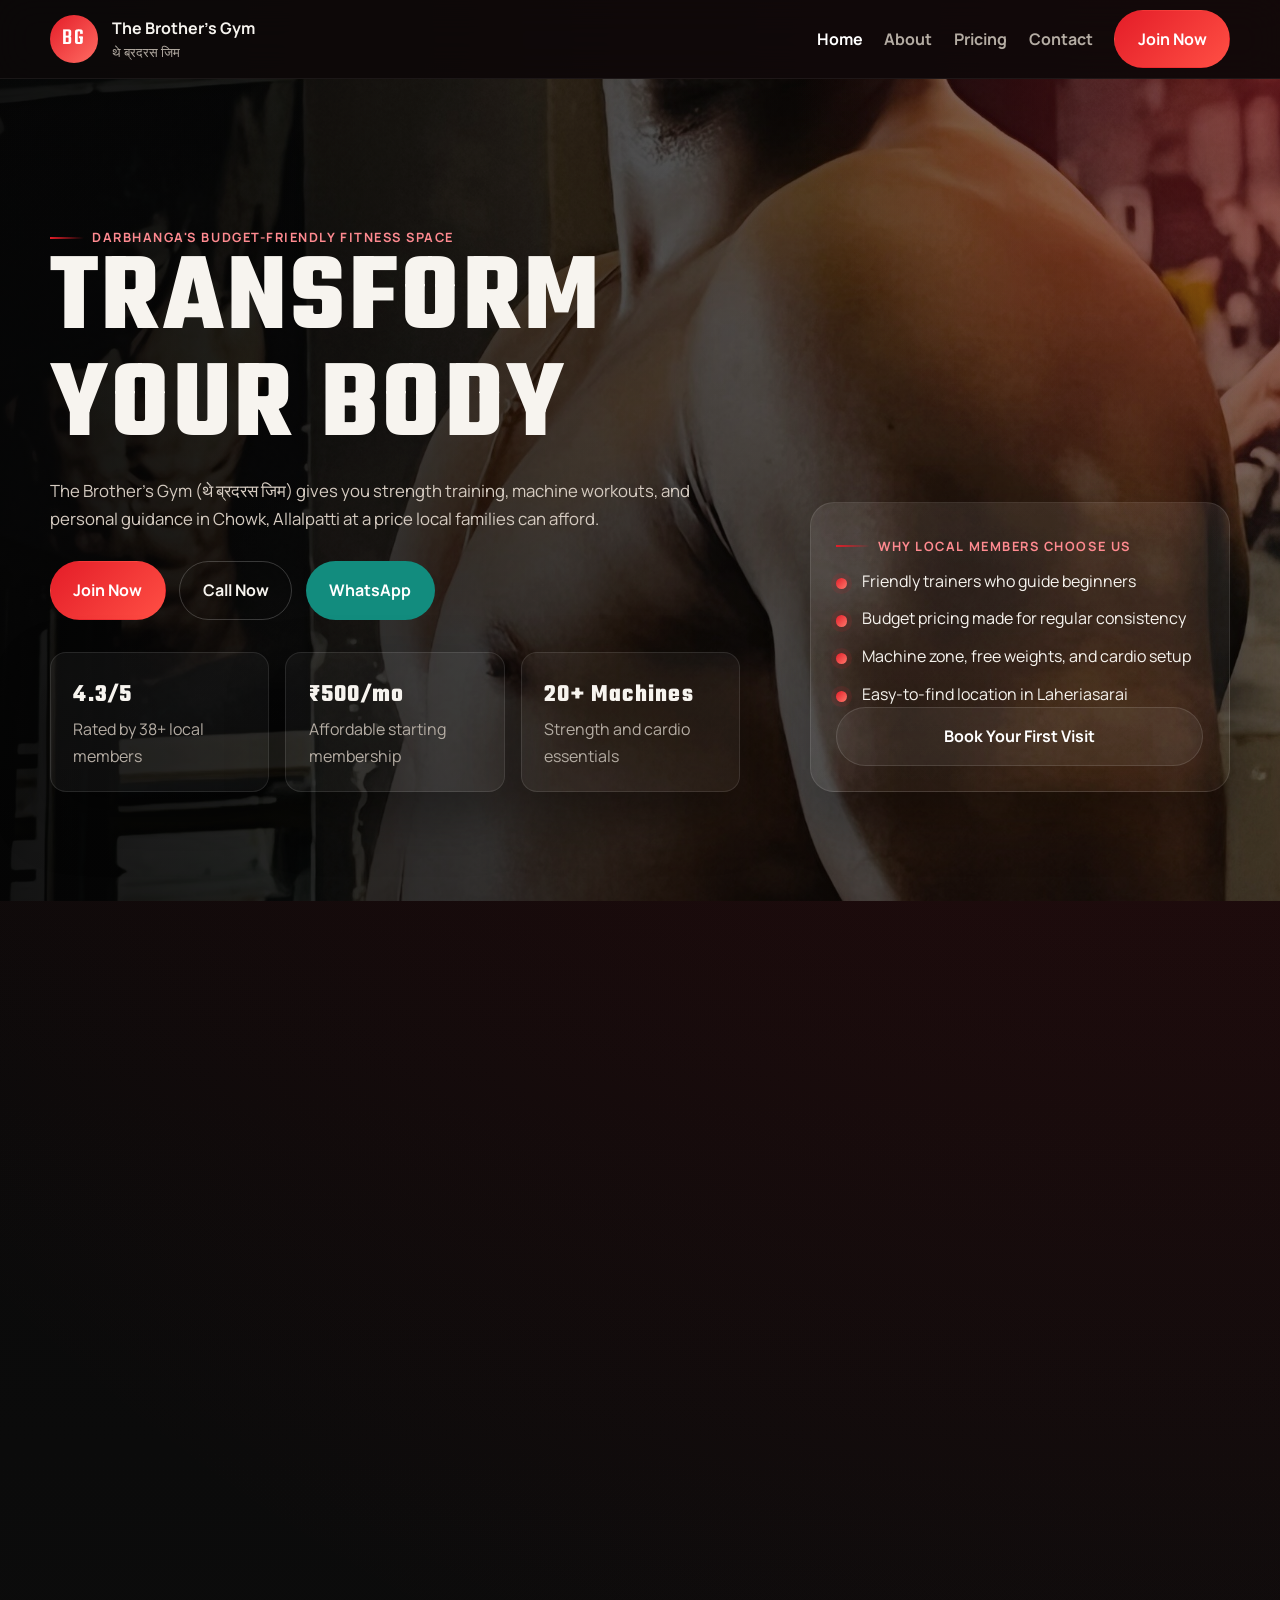
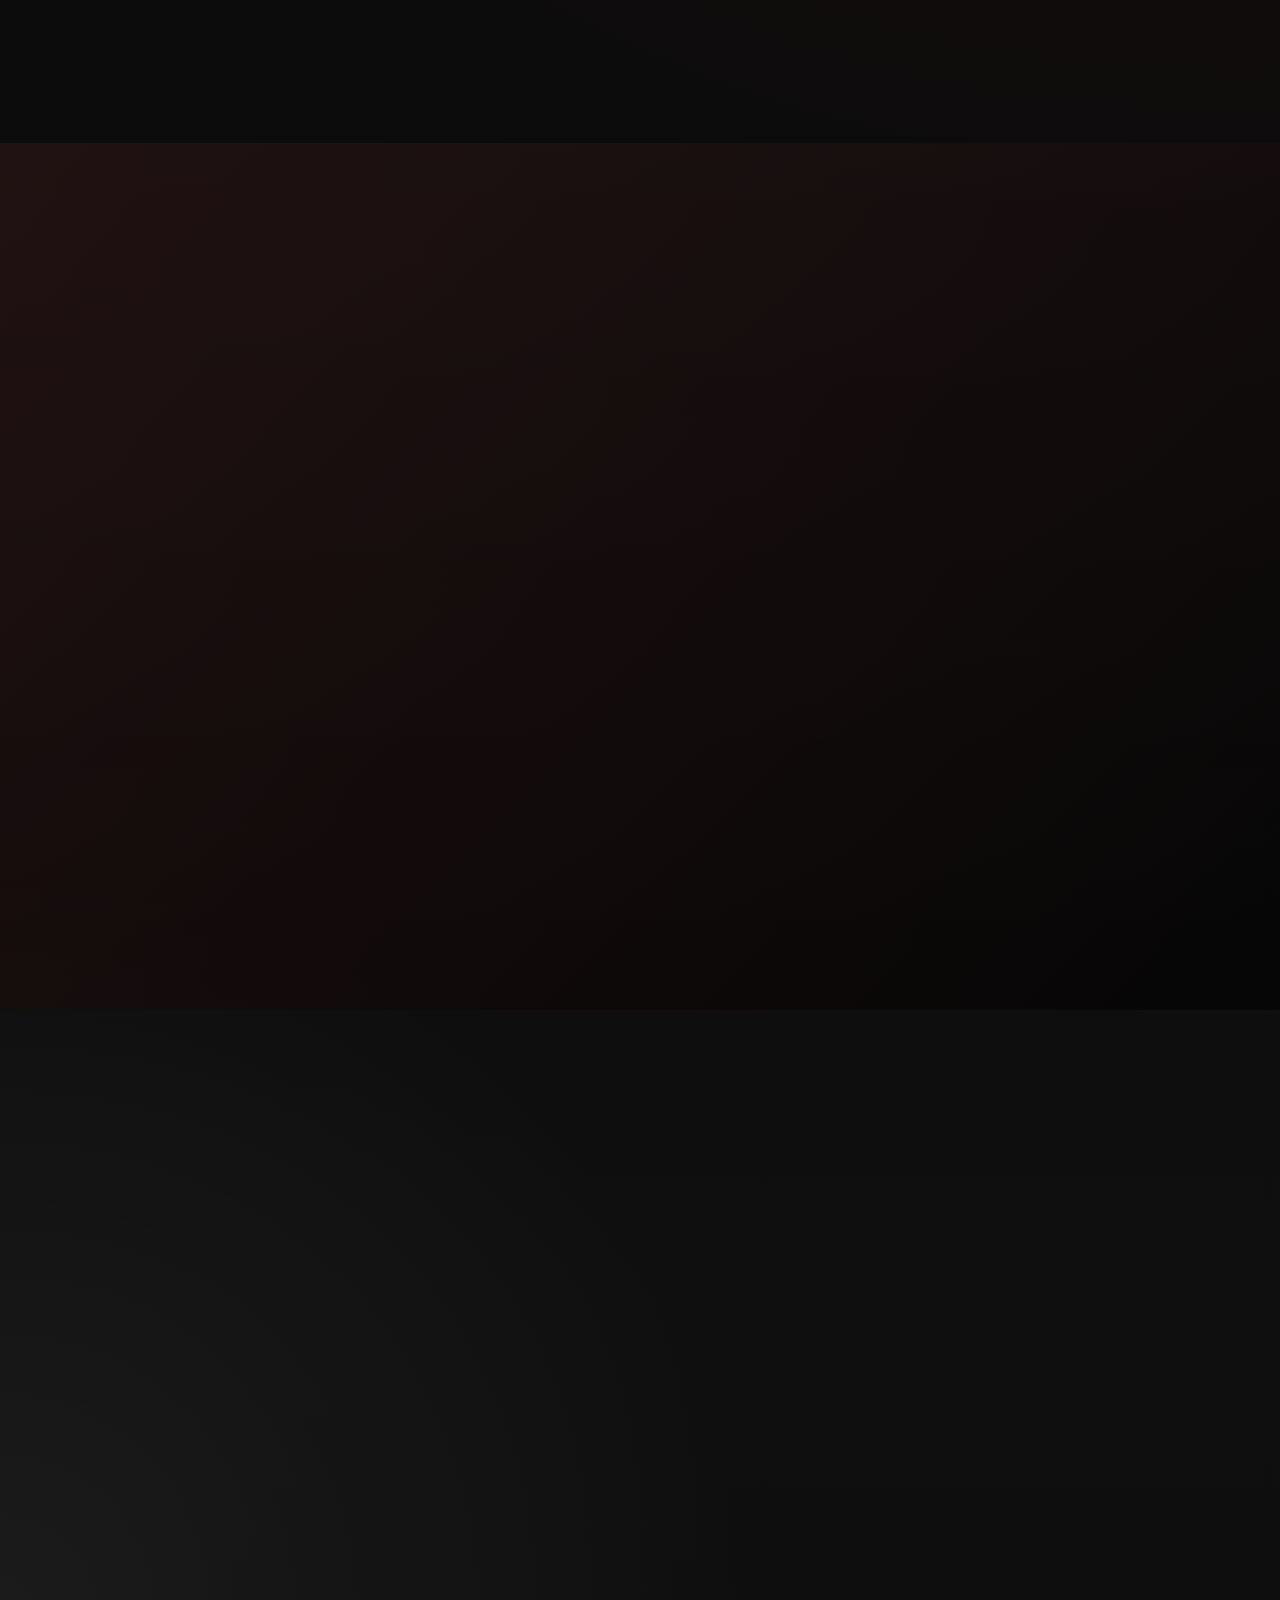
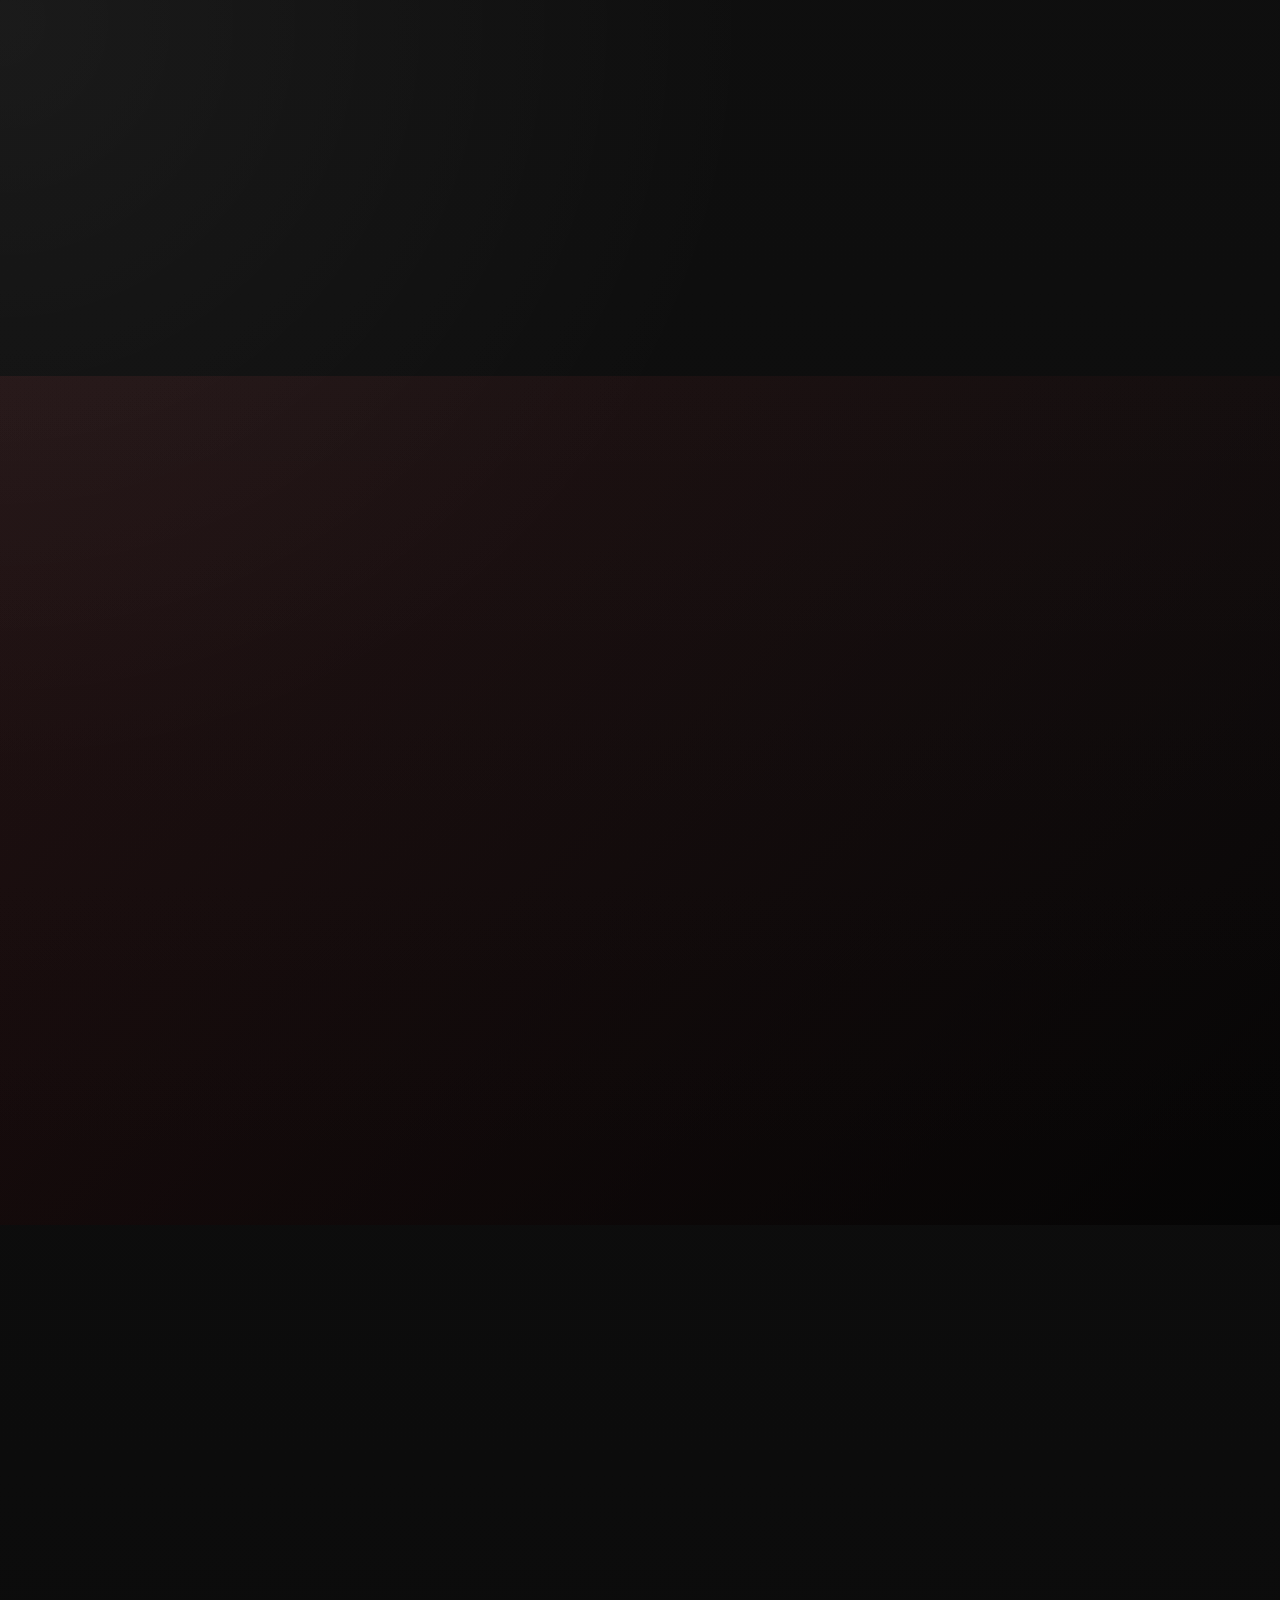
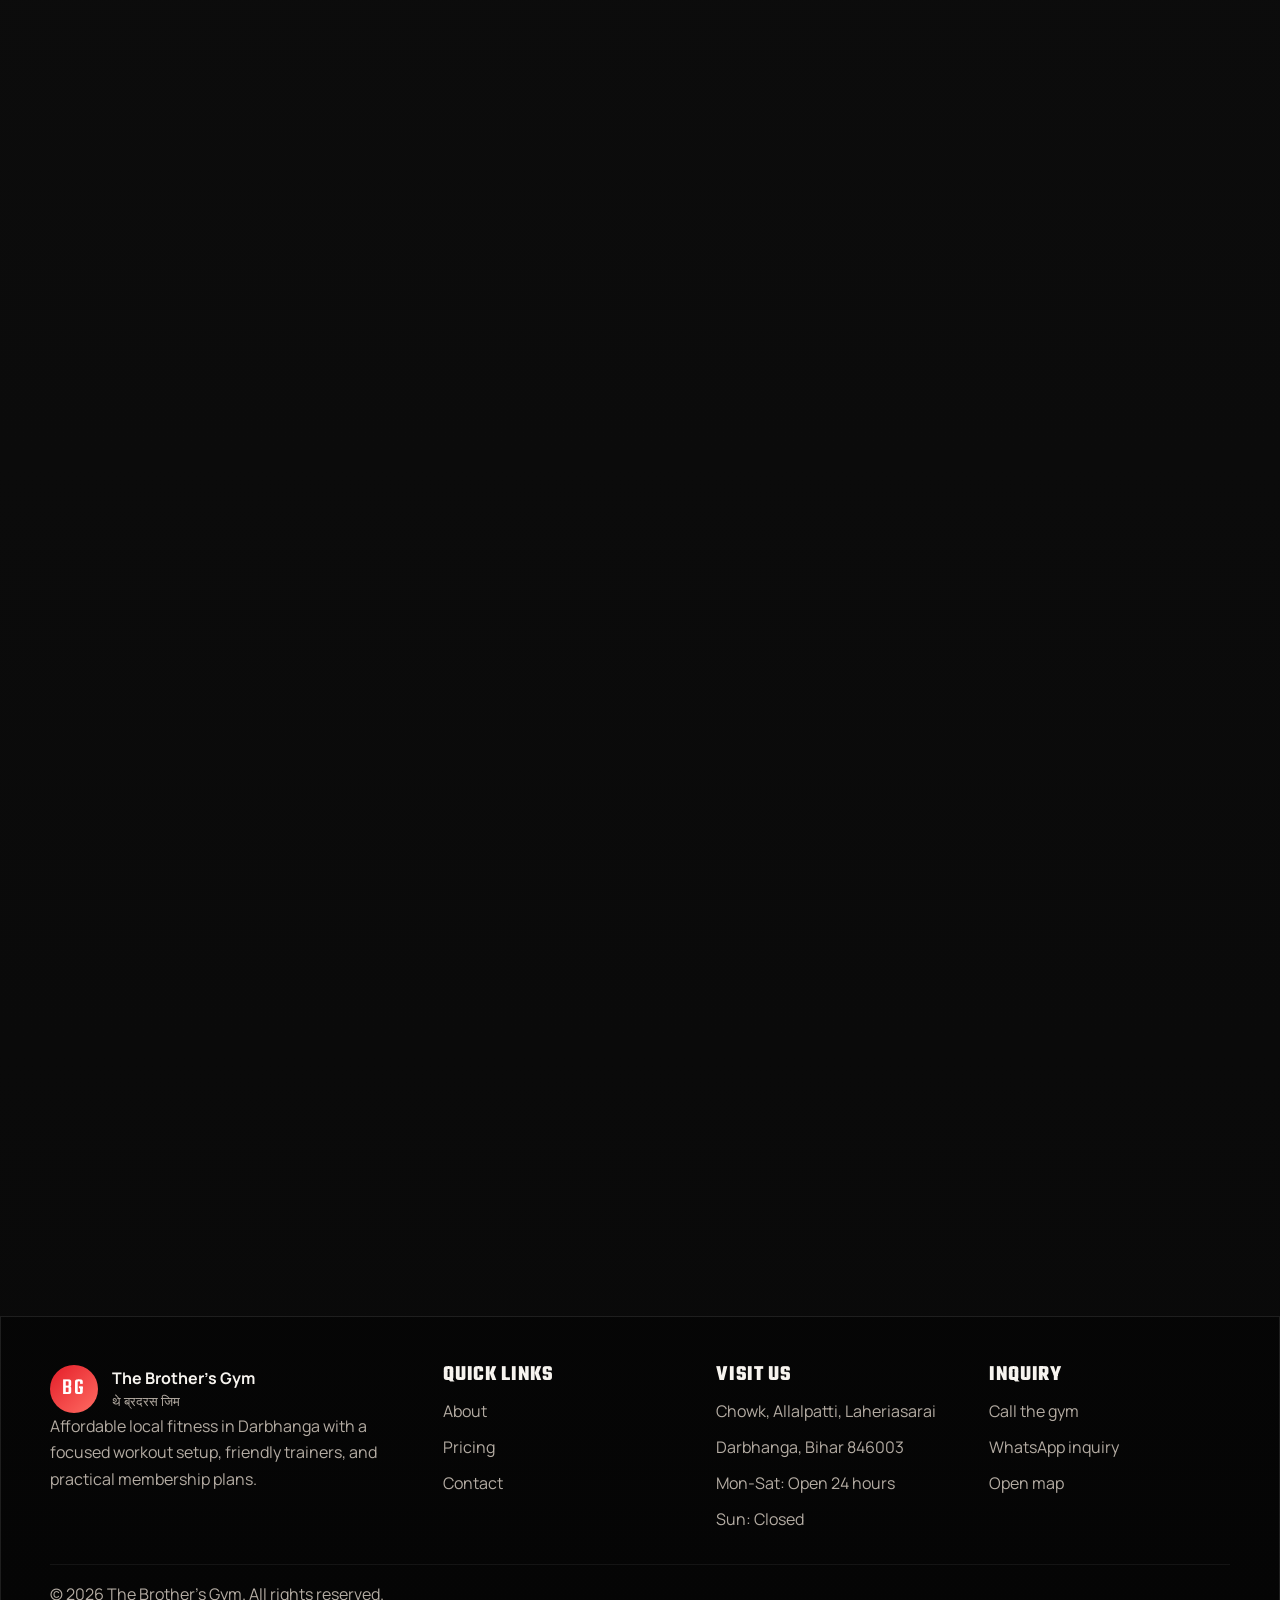
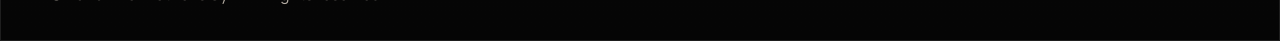
==== index.html @ 240d81a2 "file uploaded" ====
<!DOCTYPE html>
<html lang="en">
<head>
  <meta charset="UTF-8">
  <meta name="viewport" content="width=device-width, initial-scale=1.0">
  <meta http-equiv="Content-Security-Policy" content="default-src 'self'; script-src 'self' 'unsafe-inline'; style-src 'self'; img-src 'self' data: https://www.google.com https://maps.gstatic.com; connect-src 'self' https://formsubmit.co; frame-src https://www.google.com; form-action 'self' https://formsubmit.co; base-uri 'self'; object-src 'none'; frame-ancestors 'none'; upgrade-insecure-requests">
  <meta name="referrer" content="strict-origin-when-cross-origin">
  <meta http-equiv="Permissions-Policy" content="camera=(), microphone=(), geolocation=(), payment=(), usb=()">
  <title>The Brother's Gym | Gym in Darbhanga</title>
  <meta name="description" content="Join The Brother's Gym in Chowk, Allalpatti, Laheriasarai, Darbhanga. Affordable membership from Rs. 500/month, 20+ machines, friendly trainers, and easy WhatsApp and call support.">
  <meta name="keywords" content="Gym in Darbhanga, Affordable gym Darbhanga, The Brother's Gym, Gym in Laheriasarai, Budget gym Bihar, Fitness center Darbhanga">
  <meta name="robots" content="index, follow">
  <meta name="author" content="The Brother's Gym">
  <meta name="theme-color" content="#090909">
  <link rel="icon" type="image/svg+xml" href="favicon.svg">
  <link rel="canonical" href="/index.html">
  <meta property="og:title" content="The Brother's Gym | Transform Your Body">
  <meta property="og:description" content="Affordable local gym in Darbhanga with 20+ machines, beginner-friendly guidance, and budget pricing.">
  <meta property="og:type" content="website">
  <meta property="og:image" content="assets/images/gym/gym-floor-4.jpg">
  <meta name="twitter:card" content="summary_large_image">
  <meta name="twitter:title" content="The Brother's Gym | Transform Your Body">
  <meta name="twitter:description" content="Affordable gym in Darbhanga with 20+ machines and helpful trainers.">
  <meta name="twitter:image" content="assets/images/gym/gym-floor-4.jpg">
  <link rel="preload" as="image" href="assets/images/gym/gym-floor-4.jpg">
  <link rel="stylesheet" href="assets/css/style.css">
  <link rel="stylesheet" href="assets/css/animations.css">
  <link rel="stylesheet" href="assets/css/responsive.css">
  <script type="application/ld+json">
    {
      "@context": "https://schema.org",
      "@type": "Gym",
      "name": "The Brother's Gym",
      "alternateName": "\u0925\u0947 \u092c\u094d\u0930\u0926\u0930\u0938 \u091c\u093f\u092e",
      "url": "https://brothers-gym-website.local/index.html",
      "telephone": "+91 9534866694",
      "priceRange": "INR 500",
      "address": {
        "@type": "PostalAddress",
        "streetAddress": "Chowk, Allalpatti, VIP Road",
        "addressLocality": "Laheriasarai, Darbhanga",
        "addressRegion": "Bihar",
        "postalCode": "846003",
        "addressCountry": "IN"
      },
      "geo": {
        "@type": "GeoCoordinates",
        "latitude": 26.135805,
        "longitude": 85.896944
      },
      "sameAs": [
        "https://maps.app.goo.gl/rqGLi2Bt9YrArmRo6"
      ],
      "aggregateRating": {
        "@type": "AggregateRating",
        "ratingValue": "4.3",
        "reviewCount": "38"
      },
      "openingHours": "Mo-Sa Open 24 Hours"
    }
  </script>
</head>
<body data-page="home">
  <div id="navbar"></div>

  <main>
    <section class="hero hero-home" id="top">
      <div class="hero-overlay"></div>
      <div class="container hero-grid">
        <div class="hero-copy reveal reveal-up">
          <span class="eyebrow">Darbhanga's budget-friendly fitness space</span>
          <h1>Transform Your Body</h1>
          <p class="hero-subtitle">The Brother's Gym <span lang="hi">(&#x0925;&#x0947; &#x092C;&#x094D;&#x0930;&#x0926;&#x0930;&#x0938; &#x091C;&#x093F;&#x092E;)</span> gives you strength training, machine workouts, and personal guidance in Chowk, Allalpatti at a price local families can afford.</p>
          <div class="hero-actions">
            <a class="btn btn-primary" href="pricing.html">Join Now</a>
            <a class="btn btn-outline" data-phone-link href="contact.html#contact-details">Call Now</a>
            <a class="btn btn-whatsapp" data-whatsapp-link href="contact.html#contact-details">WhatsApp</a>
          </div>
          <div class="hero-stats" aria-label="Business highlights">
            <article class="stat-card reveal reveal-up">
              <strong>4.3/5</strong>
              <span>Rated by 38+ local members</span>
            </article>
            <article class="stat-card reveal reveal-up" data-delay="100">
              <strong>&#8377;500/mo</strong>
              <span>Affordable starting membership</span>
            </article>
            <article class="stat-card reveal reveal-up" data-delay="200">
              <strong>20+ Machines</strong>
              <span>Strength and cardio essentials</span>
            </article>
          </div>
        </div>
        <aside class="hero-panel glass-card reveal reveal-right">
          <p class="panel-label">Why local members choose us</p>
          <ul class="check-list">
            <li>Friendly trainers who guide beginners</li>
            <li>Budget pricing made for regular consistency</li>
            <li>Machine zone, free weights, and cardio setup</li>
            <li>Easy-to-find location in Laheriasarai</li>
          </ul>
          <a href="contact.html#contact-form" class="btn btn-secondary btn-block">Book Your First Visit</a>
        </aside>
      </div>
    </section>

    <section class="section trust-strip">
      <div class="container trust-grid reveal reveal-up">
        <div>
          <span class="mini-label">Address</span>
          <p>Chowk, Allalpatti, Laheriasarai, Darbhanga, Bihar</p>
        </div>
        <div>
          <span class="mini-label">Timings</span>
          <p>Open 24 hours Monday to Saturday</p>
        </div>
        <div>
          <span class="mini-label">Best For</span>
          <p>Beginners, strength training, and budget fitness</p>
        </div>
      </div>
    </section>

    <section class="section">
      <div class="container split-grid">
        <div class="section-copy reveal reveal-up">
          <span class="section-tag">About the gym</span>
          <h2>Simple setup. Serious results.</h2>
          <p>The Brother's Gym is for people who want a real workout space without premium-city pricing. Members come here for dependable machines, a motivating local crowd, and trainers who help beginners feel comfortable.</p>
          <p>If your goal is fat loss, muscle gain, daily fitness, or basic strength, this gym gives you a practical place to stay consistent.</p>
          <div class="inline-actions">
            <a class="text-link" href="about.html">Read our story</a>
            <a class="text-link" href="pricing.html">See plans</a>
          </div>
        </div>
        <div class="feature-stack">
          <article class="feature-card reveal reveal-up">
            <h3>Local and reachable</h3>
            <p>Located near VIP Road, so members from Laheriasarai and nearby areas can reach the gym easily.</p>
          </article>
          <article class="feature-card reveal reveal-up" data-delay="120">
            <h3>Friendly training support</h3>
            <p>Need help with machine use, reps, or a basic plan? Floor guidance is part of the experience.</p>
          </article>
          <article class="feature-card reveal reveal-up" data-delay="240">
            <h3>Made for consistency</h3>
            <p>Affordable fees help members continue month after month instead of stopping after one trial.</p>
          </article>
        </div>
      </div>
    </section>

    <section class="section section-dark" id="facilities">
      <div class="container">
        <div class="section-heading reveal reveal-up">
          <span class="section-tag">Facilities</span>
          <h2>Everything needed for a strong daily workout</h2>
          <p>Focused, uncluttered, and designed for regular progress.</p>
        </div>
        <div class="cards-grid facilities-grid">
          <article class="info-card reveal reveal-up">
            <img src="assets/icons/dumbbell.svg" alt="Strength training icon" class="facility-icon">
            <h3>Strength Zone</h3>
            <p>20+ machines, benches, and free-weight support for full-body workouts.</p>
          </article>
          <article class="info-card reveal reveal-up" data-delay="100">
            <img src="assets/icons/cardio.svg" alt="Cardio training icon" class="facility-icon">
            <h3>Cardio Support</h3>
            <p>Treadmill and endurance-focused training to support fat-loss and stamina goals.</p>
          </article>
          <article class="info-card reveal reveal-up" data-delay="200">
            <img src="assets/icons/trainer.svg" alt="Trainer support icon" class="facility-icon">
            <h3>Helpful Trainers</h3>
            <p>Friendly trainer guidance for beginners, posture correction, and routine support.</p>
          </article>
          <article class="info-card reveal reveal-up" data-delay="300">
            <img src="assets/icons/membership.svg" alt="Affordable membership icon" class="facility-icon">
            <h3>Budget Membership</h3>
            <p>Monthly pricing starts around &#8377;500, making fitness easier to continue.</p>
          </article>
        </div>
      </div>
    </section>

    <section class="section">
      <div class="container">
        <div class="section-heading reveal reveal-up">
          <span class="section-tag">Transformation gallery</span>
          <h2>Progress looks different for every member</h2>
          <p>Visual examples of the kind of body-change goals members work toward with routine training and consistency.</p>
        </div>
        <div class="gallery-grid transformations-grid">
          <figure class="gallery-card reveal reveal-up">
            <img src="assets/images/transformations/transformation-1.jpg" alt="Before and after transformation example for fat loss" loading="lazy">
            <figcaption>Fat-loss focus with regular machine and cardio sessions</figcaption>
          </figure>
          <figure class="gallery-card reveal reveal-up" data-delay="120">
            <img src="assets/images/transformations/transformation-2.jpg" alt="Before and after transformation example for lean muscle gain" loading="lazy">
            <figcaption>Lean muscle progress for members building strength slowly</figcaption>
          </figure>
          <figure class="gallery-card reveal reveal-up" data-delay="240">
            <img src="assets/images/transformations/transformation-3.jpg" alt="Before and after transformation example for strength and conditioning" loading="lazy">
            <figcaption>Conditioning and body-shape improvement with trainer support</figcaption>
          </figure>
        </div>
      </div>
    </section>

    <section class="section section-dark">
      <div class="container">
        <div class="section-heading reveal reveal-up">
          <span class="section-tag">Public reviews</span>
          <h2>Trusted by Darbhanga members</h2>
          <p>Recent public rating activity and review records from the local listing.</p>
        </div>
        <div class="reviews-summary reveal reveal-up">
          <strong>4.3/5 rating</strong>
          <span>Based on 38 reviews across the web</span>
        </div>
        <div class="cards-grid" id="reviews-list" aria-live="polite"></div>
      </div>
    </section>

    <section class="section">
      <div class="container pricing-preview">
        <div class="section-heading reveal reveal-up">
          <span class="section-tag">Pricing preview</span>
          <h2>Plans that fit real monthly budgets</h2>
          <p>Start with the monthly plan or save more with a longer membership.</p>
        </div>
        <div class="cards-grid pricing-grid">
          <article class="pricing-card reveal reveal-up">
            <span class="pricing-badge">Starter</span>
            <h3>Monthly</h3>
            <p class="price">&#8377;500<span>/month</span></p>
            <p>Perfect for members beginning their daily workout habit.</p>
          </article>
          <article class="pricing-card featured reveal reveal-up" data-delay="120">
            <span class="pricing-badge">Best value</span>
            <h3>Quarterly</h3>
            <p class="price">&#8377;1,350<span>/3 months</span></p>
            <p>Save more while staying consistent over a longer routine.</p>
          </article>
          <article class="pricing-card reveal reveal-up" data-delay="240">
            <span class="pricing-badge">Add-on</span>
            <h3>Personal Training</h3>
            <p class="price">From &#8377;1,999<span>/month</span></p>
            <p>Extra hands-on support for focused goals and faster structure.</p>
          </article>
        </div>
        <div class="centered reveal reveal-up">
          <a href="pricing.html" class="btn btn-primary">View Full Pricing</a>
        </div>
      </div>
    </section>

    <section class="section section-map">
      <div class="container map-layout">
        <div class="section-copy reveal reveal-up">
          <span class="section-tag">Location</span>
          <h2>Train close to home in Laheriasarai</h2>
          <p>The gym is located in Chowk, Allalpatti, Laheriasarai, Darbhanga, making it a convenient choice for students, workers, and local families.</p>
          <ul class="check-list compact">
            <li>Easy access from nearby market and chowk areas</li>
            <li>Real Google Maps direction link added</li>
            <li>Sunday closed, Monday to Saturday available</li>
          </ul>
          <a href="https://maps.app.goo.gl/rqGLi2Bt9YrArmRo6" target="_blank" rel="noreferrer noopener" class="btn btn-secondary">Get Directions</a>
        </div>
        <div class="map-card reveal reveal-left">
          <iframe title="Map showing The Brother's Gym in Darbhanga" src="https://www.google.com/maps?q=The+Brother%27s+Gym,+Chowk,+Allalpatti,+Laheriasarai,+Darbhanga,+Bihar&z=16&output=embed" loading="lazy" referrerpolicy="no-referrer-when-downgrade"></iframe>
        </div>
      </div>
    </section>
  </main>

  <div id="cta"></div>
  <div id="footer"></div>

  <script src="assets/js/main.js" defer></script>
  <script src="assets/js/scroll.js" defer></script>
</body>
</html>
---- assets/css/style.css ----
@font-face {
  font-family: "Manrope";
  font-style: normal;
  font-weight: 400;
  font-display: swap;
  src: url("../fonts/manrope-400.ttf") format("truetype");
}

@font-face {
  font-family: "Manrope";
  font-style: normal;
  font-weight: 500;
  font-display: swap;
  src: url("../fonts/manrope-500.ttf") format("truetype");
}

@font-face {
  font-family: "Manrope";
  font-style: normal;
  font-weight: 600;
  font-display: swap;
  src: url("../fonts/manrope-600.ttf") format("truetype");
}

@font-face {
  font-family: "Manrope";
  font-style: normal;
  font-weight: 700;
  font-display: swap;
  src: url("../fonts/manrope-700.ttf") format("truetype");
}

@font-face {
  font-family: "Teko";
  font-style: normal;
  font-weight: 500;
  font-display: swap;
  src: url("../fonts/teko-500.ttf") format("truetype");
}

@font-face {
  font-family: "Teko";
  font-style: normal;
  font-weight: 600;
  font-display: swap;
  src: url("../fonts/teko-600.ttf") format("truetype");
}

@font-face {
  font-family: "Teko";
  font-style: normal;
  font-weight: 700;
  font-display: swap;
  src: url("../fonts/teko-700.ttf") format("truetype");
}

:root {
  --bg: #090909;
  --bg-soft: #121212;
  --bg-card: rgba(255, 255, 255, 0.04);
  --panel: #161616;
  --surface: #1f1f1f;
  --text: #f7f4ef;
  --muted: #b4aca3;
  --line: rgba(255, 255, 255, 0.1);
  --primary: #e41d28;
  --primary-dark: #a0121c;
  --primary-soft: rgba(228, 29, 40, 0.14);
  --white: #ffffff;
  --shadow: 0 24px 55px rgba(0, 0, 0, 0.35);
  --radius: 24px;
  --radius-sm: 16px;
  --container: min(1180px, calc(100% - 2rem));
  --transition: 220ms ease;
}

*,
*::before,
*::after {
  box-sizing: border-box;
}

html {
  scroll-behavior: smooth;
}

body {
  margin: 0;
  font-family: "Manrope", sans-serif;
  background:
    radial-gradient(circle at top right, rgba(228, 29, 40, 0.18), transparent 28%),
    radial-gradient(circle at left center, rgba(255, 255, 255, 0.05), transparent 22%),
    linear-gradient(180deg, #070707 0%, #0f0f0f 45%, #090909 100%);
  color: var(--text);
  min-height: 100vh;
  line-height: 1.65;
  overflow-x: hidden;
  text-rendering: optimizeLegibility;
  -webkit-font-smoothing: antialiased;
}

img {
  display: block;
  max-width: 100%;
}

a {
  color: inherit;
  text-decoration: none;
}

button,
input,
textarea {
  font: inherit;
}

button {
  cursor: pointer;
}

p,
ul {
  margin: 0;
}

h1,
h2,
h3 {
  margin: 0;
  font-family: "Teko", sans-serif;
  line-height: 0.95;
  letter-spacing: 0.03em;
  text-transform: uppercase;
}

h1 {
  font-size: clamp(3.6rem, 10vw, 7rem);
}

h2 {
  font-size: clamp(2.2rem, 6vw, 4.2rem);
}

h3 {
  font-size: clamp(1.45rem, 3vw, 2rem);
}

.container {
  width: var(--container);
  margin-inline: auto;
}

.section {
  padding: 5.5rem 0;
}

.section-dark {
  background:
    linear-gradient(180deg, rgba(255, 255, 255, 0.02), transparent),
    linear-gradient(135deg, rgba(228, 29, 40, 0.08), rgba(0, 0, 0, 0.6));
}

.section-heading {
  max-width: 720px;
  margin-bottom: 2rem;
}

.section-heading p,
.section-copy p,
.feature-card p,
.info-card p,
.pricing-card p,
.trainer-content p,
.gallery-card figcaption,
.footer-copy,
.detail-card p {
  color: var(--muted);
}

.section-tag,
.eyebrow,
.mini-label,
.panel-label {
  display: inline-flex;
  align-items: center;
  gap: 0.5rem;
  color: #ff8a90;
  letter-spacing: 0.12em;
  font-size: 0.8rem;
  font-weight: 700;
  text-transform: uppercase;
}

.section-tag::before,
.eyebrow::before,
.panel-label::before {
  content: "";
  width: 34px;
  height: 2px;
  background: linear-gradient(90deg, var(--primary), transparent);
}

.btn {
  display: inline-flex;
  align-items: center;
  justify-content: center;
  gap: 0.5rem;
  min-height: 3.35rem;
  padding: 0.95rem 1.4rem;
  border-radius: 999px;
  border: 1px solid transparent;
  transition: transform var(--transition), background var(--transition), border-color var(--transition), color var(--transition), box-shadow var(--transition);
  font-weight: 700;
  text-align: center;
}

.btn:hover,
.btn:focus-visible {
  transform: translateY(-2px);
  box-shadow: 0 14px 28px rgba(0, 0, 0, 0.25);
}

.btn-primary {
  background: linear-gradient(135deg, var(--primary), #ff4f44);
  color: var(--white);
}

.btn-secondary {
  background: rgba(255, 255, 255, 0.06);
  border-color: rgba(255, 255, 255, 0.12);
  color: var(--white);
}

.btn-outline {
  border-color: rgba(255, 255, 255, 0.2);
  background: transparent;
}

.btn-whatsapp {
  background: #128c7e;
  color: var(--white);
}

.is-config-pending {
  position: relative;
}

.is-config-pending::after {
  content: "Update contact";
  position: absolute;
  top: -0.55rem;
  right: 1rem;
  padding: 0.2rem 0.5rem;
  border-radius: 999px;
  background: rgba(255, 201, 71, 0.18);
  color: #ffd17c;
  font-size: 0.62rem;
  letter-spacing: 0.08em;
  text-transform: uppercase;
}

.btn-block {
  width: 100%;
}

.text-link {
  color: var(--white);
  font-weight: 700;
}

.text-link:hover {
  color: #ff8a90;
}

.site-header {
  position: sticky;
  top: 0;
  z-index: 999;
  backdrop-filter: blur(18px);
  background: rgba(9, 9, 9, 0.72);
  border-bottom: 1px solid rgba(255, 255, 255, 0.06);
}

.nav-shell {
  display: flex;
  align-items: center;
  justify-content: space-between;
  gap: 1rem;
  min-height: 78px;
}

.brand,
.footer-brand {
  display: inline-flex;
  align-items: center;
  gap: 0.9rem;
}

.brand-mark {
  display: grid;
  place-items: center;
  width: 3rem;
  aspect-ratio: 1;
  border-radius: 50%;
  background: linear-gradient(135deg, var(--primary), #ff6c63);
  color: var(--white);
  font-family: "Teko", sans-serif;
  font-size: 1.45rem;
  letter-spacing: 0.08em;
}

.brand-text strong,
.brand-text small {
  display: block;
}

.brand-text strong {
  font-size: 1rem;
}

.brand-text small {
  color: var(--muted);
  font-size: 0.8rem;
}

.site-nav {
  display: flex;
  align-items: center;
  gap: 1.35rem;
}

.site-nav > a:not(.btn) {
  color: var(--muted);
  font-weight: 700;
}

.site-nav > a:hover,
.site-nav > a[aria-current="page"] {
  color: var(--white);
}

.nav-toggle {
  display: none;
  width: 48px;
  height: 48px;
  padding: 0;
  border: 0;
  background: rgba(255, 255, 255, 0.04);
  border-radius: 14px;
}

.nav-toggle span {
  display: block;
  width: 22px;
  height: 2px;
  background: var(--white);
  margin: 5px auto;
  transition: transform var(--transition), opacity var(--transition);
}

.hero,
.page-hero {
  position: relative;
  overflow: hidden;
}

.hero-home {
  padding: 7rem 0 5rem;
  background:
    linear-gradient(90deg, rgba(6, 6, 6, 0.92) 0%, rgba(6, 6, 6, 0.68) 45%, rgba(6, 6, 6, 0.45) 100%),
    url("../images/gym/gym-floor-4.jpg") center center/cover no-repeat;
  min-height: calc(100vh - 78px);
  display: grid;
  align-items: center;
}

.hero-overlay {
  position: absolute;
  inset: 0;
  background:
    radial-gradient(circle at top right, rgba(228, 29, 40, 0.36), transparent 32%),
    linear-gradient(180deg, rgba(0, 0, 0, 0.1), rgba(0, 0, 0, 0.28));
  pointer-events: none;
}

.hero-grid,
.split-grid,
.map-layout,
.contact-layout,
.cta-layout,
.footer-grid,
.two-column-cards {
  position: relative;
  z-index: 1;
  display: grid;
  gap: 2rem;
}

.hero-grid {
  grid-template-columns: minmax(0, 1.35fr) minmax(320px, 0.78fr);
  align-items: end;
}

.hero-copy {
  max-width: 690px;
}

.hero-subtitle {
  max-width: 640px;
  margin-top: 1rem;
  font-size: 1.05rem;
  color: #d5cbc1;
}

.hero-actions,
.inline-actions,
.cta-actions {
  display: flex;
  flex-wrap: wrap;
  gap: 0.85rem;
  margin-top: 1.8rem;
}

.hero-stats {
  display: grid;
  grid-template-columns: repeat(3, minmax(0, 1fr));
  gap: 1rem;
  margin-top: 2rem;
}

.stat-card,
.glass-card,
.feature-card,
.info-card,
.pricing-card,
.review-card,
.trainer-card,
.mission-card,
.detail-card,
.contact-link,
.map-card,
.contact-panel,
.form-panel,
.cta-strip,
.trust-grid,
.gallery-card,
.site-footer {
  border: 1px solid var(--line);
  box-shadow: var(--shadow);
}

.feature-card,
.info-card,
.pricing-card,
.review-card,
.contact-link,
.trainer-card {
  transition: transform var(--transition), border-color var(--transition), background var(--transition);
}

.stat-card,
.feature-card,
.info-card,
.pricing-card,
.review-card,
.mission-card,
.detail-card {
  padding: 1.4rem;
  border-radius: var(--radius-sm);
  background: var(--bg-card);
}

.stat-card strong {
  display: block;
  font-size: 1.55rem;
  font-family: "Teko", sans-serif;
  letter-spacing: 0.05em;
}

.stat-card span,
.reviews-summary span {
  color: var(--muted);
}

.glass-card {
  padding: 1.6rem;
  border-radius: var(--radius);
  background: linear-gradient(180deg, rgba(255, 255, 255, 0.08), rgba(255, 255, 255, 0.03));
}

.check-list,
.plan-list,
.footer-links {
  list-style: none;
  padding: 0;
}

.check-list li,
.plan-list li {
  position: relative;
  padding-left: 1.6rem;
  margin-top: 0.7rem;
}

.check-list li::before,
.plan-list li::before {
  content: "";
  position: absolute;
  left: 0;
  top: 0.62rem;
  width: 0.7rem;
  height: 0.7rem;
  border-radius: 50%;
  background: linear-gradient(135deg, var(--primary), #ff796c);
  box-shadow: 0 0 0 5px rgba(228, 29, 40, 0.1);
}

.trust-strip {
  padding: 1.2rem 0 0;
}

.trust-grid {
  grid-template-columns: repeat(3, minmax(0, 1fr));
  padding: 1.4rem;
  border-radius: 22px;
  background: linear-gradient(135deg, rgba(255, 255, 255, 0.05), rgba(228, 29, 40, 0.08));
}

.split-grid {
  grid-template-columns: minmax(0, 1fr) minmax(0, 1fr);
  align-items: center;
}

.feature-stack,
.cards-grid,
.gallery-grid,
.contact-card-grid {
  display: grid;
  gap: 1rem;
}

.cards-grid {
  grid-template-columns: repeat(3, minmax(0, 1fr));
}

.facilities-grid,
.pricing-grid {
  margin-top: 1.5rem;
}

.facility-icon {
  width: 52px;
  margin-bottom: 1rem;
}

.gallery-grid {
  grid-template-columns: repeat(3, minmax(0, 1fr));
}

.gallery-card {
  position: relative;
  overflow: hidden;
  border-radius: var(--radius);
  background: var(--panel);
}

.gallery-card img {
  width: 100%;
  height: 100%;
  min-height: 340px;
  object-fit: cover;
  transition: transform 420ms ease, filter 420ms ease;
}

.gallery-card:hover img {
  transform: scale(1.03);
  filter: contrast(1.05);
}

.feature-card:hover,
.info-card:hover,
.pricing-card:hover,
.review-card:hover,
.contact-link:hover,
.trainer-card:hover {
  transform: translateY(-4px);
  border-color: rgba(228, 29, 40, 0.3);
}

.gallery-card figcaption {
  position: absolute;
  inset: auto 0 0;
  padding: 1rem 1.1rem;
  background: linear-gradient(180deg, transparent, rgba(0, 0, 0, 0.9));
  color: #f1ebe4;
}

.reviews-summary {
  display: inline-flex;
  gap: 0.75rem;
  align-items: center;
  margin-bottom: 1.5rem;
  padding: 0.85rem 1rem;
  border-radius: 999px;
  background: rgba(255, 255, 255, 0.05);
  border: 1px solid var(--line);
}

.review-card {
  display: grid;
  gap: 1rem;
}

.stars {
  color: #ffd15c;
  letter-spacing: 0.14em;
}

.review-meta {
  display: flex;
  justify-content: space-between;
  gap: 1rem;
  color: var(--muted);
  font-size: 0.9rem;
}

.pricing-card {
  display: flex;
  flex-direction: column;
  gap: 1rem;
  min-height: 100%;
}

.pricing-card.featured {
  background: linear-gradient(180deg, rgba(228, 29, 40, 0.22), rgba(255, 255, 255, 0.05));
  transform: translateY(-8px);
}

.pricing-badge {
  display: inline-flex;
  align-self: flex-start;
  padding: 0.35rem 0.7rem;
  border-radius: 999px;
  background: rgba(255, 255, 255, 0.08);
  color: #ffb0b0;
  font-size: 0.75rem;
  font-weight: 800;
  letter-spacing: 0.12em;
  text-transform: uppercase;
}

.price {
  font-size: 3rem;
  color: var(--white);
  font-family: "Teko", sans-serif;
}

.price span {
  font-size: 1rem;
  color: var(--muted);
}

.centered {
  display: flex;
  justify-content: center;
  margin-top: 2rem;
}

.section-map {
  padding-top: 0;
}

.map-layout {
  grid-template-columns: minmax(0, 0.9fr) minmax(0, 1.1fr);
  align-items: center;
}

.map-card {
  overflow: hidden;
  border-radius: var(--radius);
}

.map-card iframe {
  display: block;
  width: 100%;
  height: 100%;
  min-height: 400px;
  border: 0;
}

.page-hero {
  padding: 7rem 0 3rem;
  background:
    radial-gradient(circle at right top, rgba(228, 29, 40, 0.22), transparent 30%),
    linear-gradient(180deg, rgba(255, 255, 255, 0.03), transparent);
}

.page-hero-copy {
  max-width: 720px;
}

.image-stack {
  display: grid;
  grid-template-columns: repeat(2, minmax(0, 1fr));
  gap: 1rem;
}

.image-stack img,
.compact-gallery img {
  width: 100%;
  height: 100%;
  min-height: 280px;
  object-fit: cover;
  border-radius: var(--radius);
  border: 1px solid var(--line);
}

.two-column-cards {
  grid-template-columns: repeat(2, minmax(0, 1fr));
}

.mission-card {
  min-height: 100%;
}

.trainer-card {
  overflow: hidden;
  border-radius: var(--radius);
  background: linear-gradient(180deg, rgba(255, 255, 255, 0.04), rgba(0, 0, 0, 0.5));
}

.trainer-card img {
  width: 100%;
  height: 340px;
  object-fit: cover;
}

.trainer-content {
  padding: 1.3rem;
}

.compact-gallery {
  align-items: stretch;
}

.contact-layout {
  grid-template-columns: minmax(0, 0.94fr) minmax(0, 1.06fr);
  align-items: start;
}

.contact-panel,
.form-panel {
  padding: 1.5rem;
  border-radius: var(--radius);
  background: rgba(255, 255, 255, 0.03);
}

.contact-links {
  display: grid;
  gap: 1rem;
  margin-top: 1.4rem;
}

.contact-link {
  display: grid;
  grid-template-columns: 52px 1fr;
  gap: 1rem;
  align-items: center;
  padding: 1rem;
  border-radius: var(--radius-sm);
  background: rgba(255, 255, 255, 0.03);
}

.contact-link img {
  width: 28px;
}

.contact-link strong {
  display: block;
}

.contact-link span {
  color: var(--muted);
  font-size: 0.95rem;
}

.contact-card-grid {
  grid-template-columns: repeat(2, minmax(0, 1fr));
  margin-top: 1rem;
}

.form-field {
  display: grid;
  gap: 0.45rem;
  margin-bottom: 1rem;
}

.form-field label {
  font-weight: 700;
}

.form-field input,
.form-field textarea {
  width: 100%;
  padding: 0.95rem 1rem;
  border-radius: 16px;
  border: 1px solid rgba(255, 255, 255, 0.11);
  background: rgba(255, 255, 255, 0.04);
  color: var(--white);
  outline: none;
  transition: border-color var(--transition), background var(--transition);
}

.form-field input:focus,
.form-field textarea:focus {
  border-color: rgba(228, 29, 40, 0.8);
  background: rgba(255, 255, 255, 0.07);
}

.error-text {
  color: #ff8484;
  min-height: 1rem;
}

.form-field.has-error input,
.form-field.has-error textarea {
  border-color: #ff6161;
}

.form-response {
  min-height: 1.2rem;
  margin-top: 0.9rem;
}

.cta-strip {
  padding: 0 0 5.5rem;
  border: 0;
  box-shadow: none;
}

.cta-layout {
  grid-template-columns: minmax(0, 1fr) auto;
  align-items: center;
  padding: 2rem;
  border-radius: var(--radius);
  background:
    radial-gradient(circle at left center, rgba(255, 255, 255, 0.08), transparent 24%),
    linear-gradient(135deg, rgba(228, 29, 40, 0.95), rgba(115, 10, 17, 0.95));
}

.site-footer {
  background: rgba(4, 4, 4, 0.75);
  border-top: 1px solid var(--line);
  box-shadow: none;
}

.footer-grid {
  grid-template-columns: 1.5fr repeat(3, 1fr);
  padding: 3rem 0 2rem;
}

.footer-grid h3 {
  font-size: 1.35rem;
  margin-bottom: 0.8rem;
}

.footer-links li {
  margin-top: 0.6rem;
  color: var(--muted);
}

.footer-links a:hover {
  color: var(--white);
}

.footer-bottom {
  padding: 1rem 0 2rem;
  color: var(--muted);
  border-top: 1px solid rgba(255, 255, 255, 0.06);
}

.mini-label {
  margin-bottom: 0.5rem;
}

.compact li {
  margin-top: 0.5rem;
}

.sr-only {
  position: absolute;
  width: 1px;
  height: 1px;
  padding: 0;
  margin: -1px;
  overflow: hidden;
  clip: rect(0, 0, 0, 0);
  border: 0;
}
---- assets/css/animations.css ----
.reveal {
  opacity: 0;
  transform: translate3d(0, 28px, 0);
  transition:
    opacity 700ms ease,
    transform 700ms ease;
  transition-delay: var(--delay, 0ms);
}

.reveal-right {
  transform: translate3d(28px, 0, 0);
}

.reveal-left {
  transform: translate3d(-28px, 0, 0);
}

.reveal.is-visible {
  opacity: 1;
  transform: translate3d(0, 0, 0);
}

.hero-copy > * {
  animation: hero-rise 900ms ease both;
}

.hero-copy > *:nth-child(2) {
  animation-delay: 120ms;
}

.hero-copy > *:nth-child(3) {
  animation-delay: 200ms;
}

.hero-copy > *:nth-child(4) {
  animation-delay: 280ms;
}

.hero-copy > *:nth-child(5) {
  animation-delay: 360ms;
}

@keyframes hero-rise {
  from {
    opacity: 0;
    transform: translateY(26px);
  }

  to {
    opacity: 1;
    transform: translateY(0);
  }
}

@keyframes pulse-glow {
  0%,
  100% {
    box-shadow: 0 0 0 0 rgba(228, 29, 40, 0.2);
  }

  50% {
    box-shadow: 0 0 0 16px rgba(228, 29, 40, 0);
  }
}

.hero .btn-primary,
.cta-strip .btn-primary {
  animation: pulse-glow 4.8s infinite;
}

.hero .btn-primary:hover,
.hero .btn-primary:focus-visible,
.cta-strip .btn-primary:hover,
.cta-strip .btn-primary:focus-visible {
  animation-play-state: paused;
}
---- assets/css/responsive.css ----
@media (max-width: 1080px) {
  .hero-grid,
  .split-grid,
  .map-layout,
  .contact-layout,
  .footer-grid,
  .cta-layout,
  .two-column-cards {
    grid-template-columns: 1fr;
  }

  .hero-home {
    min-height: auto;
  }

  .cards-grid,
  .gallery-grid,
  .hero-stats,
  .trust-grid,
  .contact-card-grid {
    grid-template-columns: repeat(2, minmax(0, 1fr));
  }

  .pricing-card.featured {
    transform: none;
  }
}

@media (max-width: 760px) {
  .section {
    padding: 4.25rem 0;
  }

  .nav-toggle {
    display: inline-block;
  }

  .site-nav {
    position: absolute;
    left: 1rem;
    right: 1rem;
    top: calc(100% + 0.5rem);
    display: grid;
    gap: 0.9rem;
    padding: 1rem;
    background: rgba(11, 11, 11, 0.97);
    border-radius: 18px;
    border: 1px solid rgba(255, 255, 255, 0.08);
    opacity: 0;
    pointer-events: none;
    transform: translateY(-12px);
    transition: opacity 200ms ease, transform 200ms ease;
  }

  .site-header.nav-open .site-nav {
    opacity: 1;
    pointer-events: auto;
    transform: translateY(0);
  }

  .site-header.nav-open .nav-toggle span:nth-child(1) {
    transform: translateY(7px) rotate(45deg);
  }

  .site-header.nav-open .nav-toggle span:nth-child(2) {
    opacity: 0;
  }

  .site-header.nav-open .nav-toggle span:nth-child(3) {
    transform: translateY(-7px) rotate(-45deg);
  }

  .site-nav .nav-cta {
    width: 100%;
  }

  .cards-grid,
  .gallery-grid,
  .hero-stats,
  .trust-grid,
  .contact-card-grid,
  .image-stack {
    grid-template-columns: 1fr;
  }

  .hero-home {
    padding-top: 6rem;
  }

  .hero-actions,
  .inline-actions,
  .cta-actions {
    flex-direction: column;
    align-items: stretch;
  }

  .cta-layout {
    padding: 1.5rem;
  }

  .footer-grid {
    padding-top: 2.5rem;
  }

  .gallery-card img,
  .trainer-card img {
    min-height: 280px;
  }
}

@media (max-width: 560px) {
  :root {
    --container: min(100% - 1.2rem, 1180px);
  }

  .brand-text small {
    display: none;
  }

  .hero-subtitle,
  .section-copy p,
  .section-heading p {
    font-size: 0.98rem;
  }

  .stat-card,
  .feature-card,
  .info-card,
  .pricing-card,
  .review-card,
  .mission-card,
  .contact-link,
  .contact-panel,
  .form-panel {
    padding: 1.1rem;
  }
}
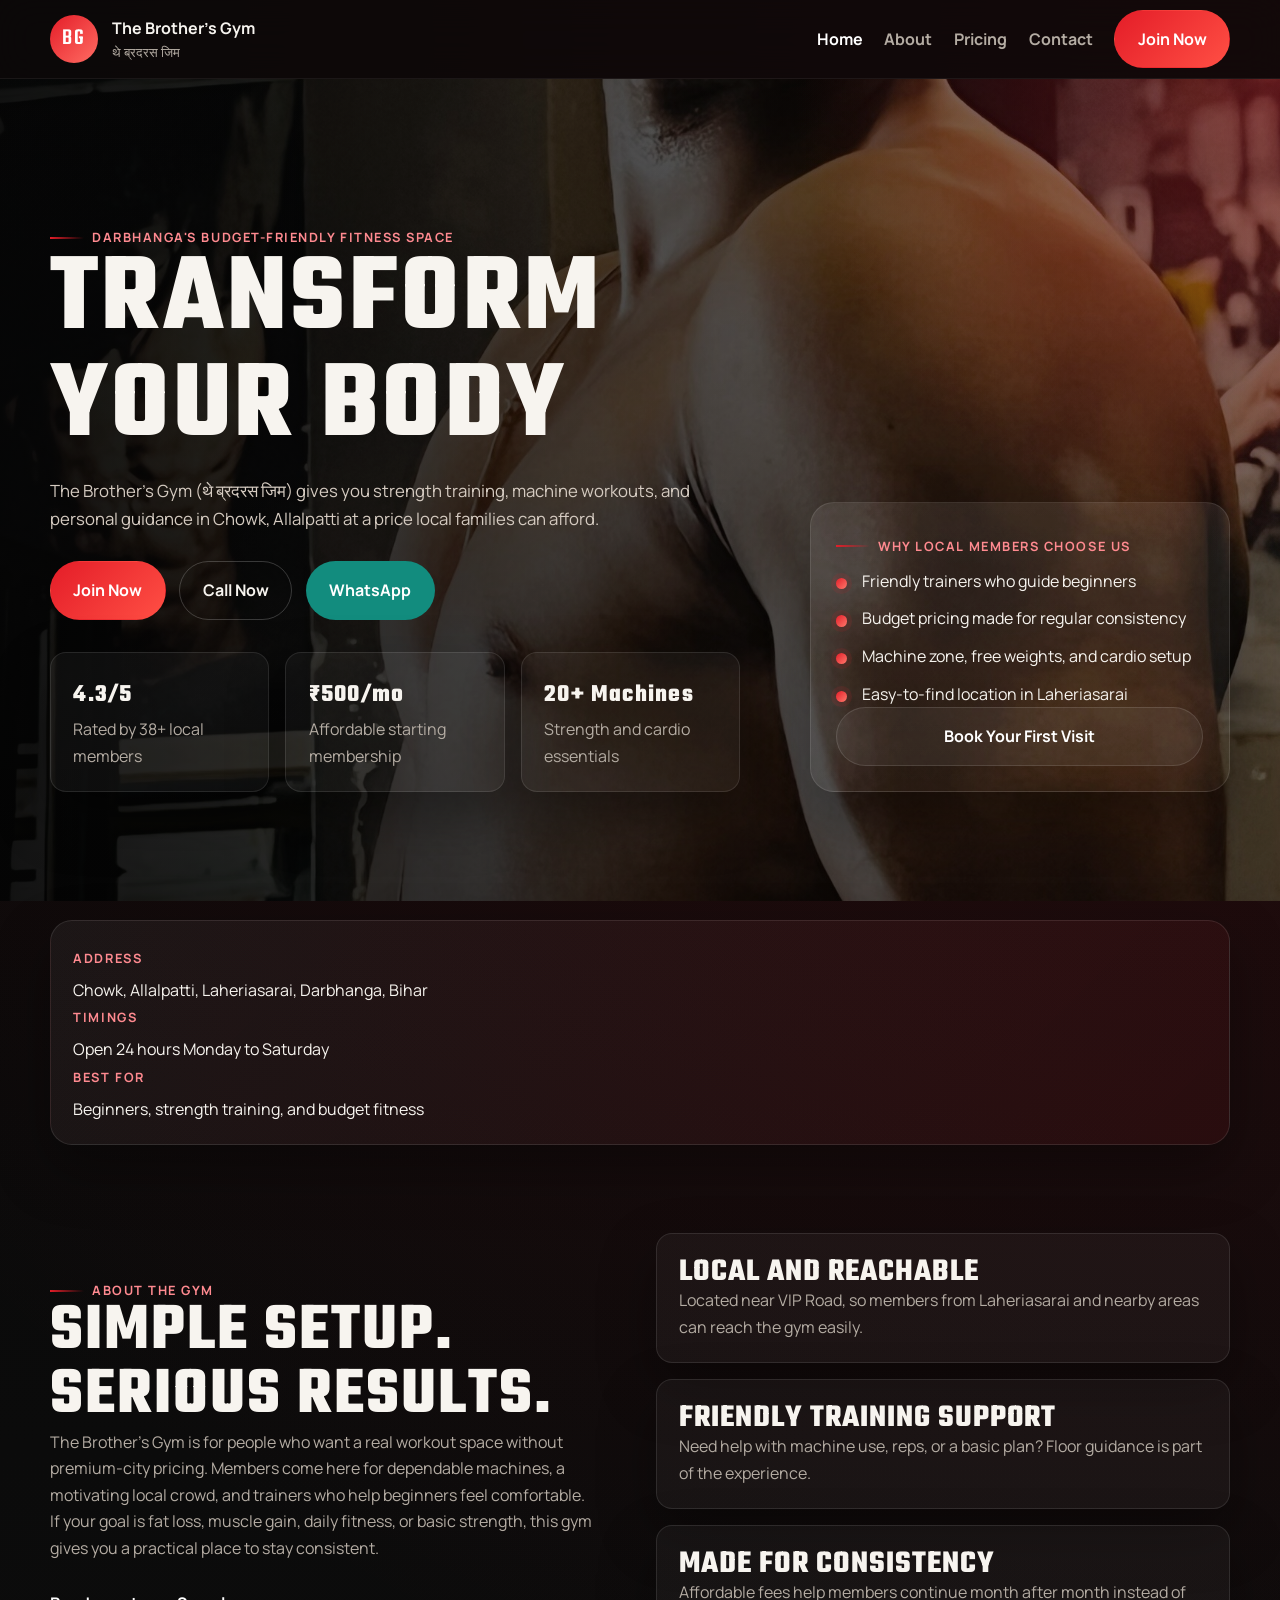
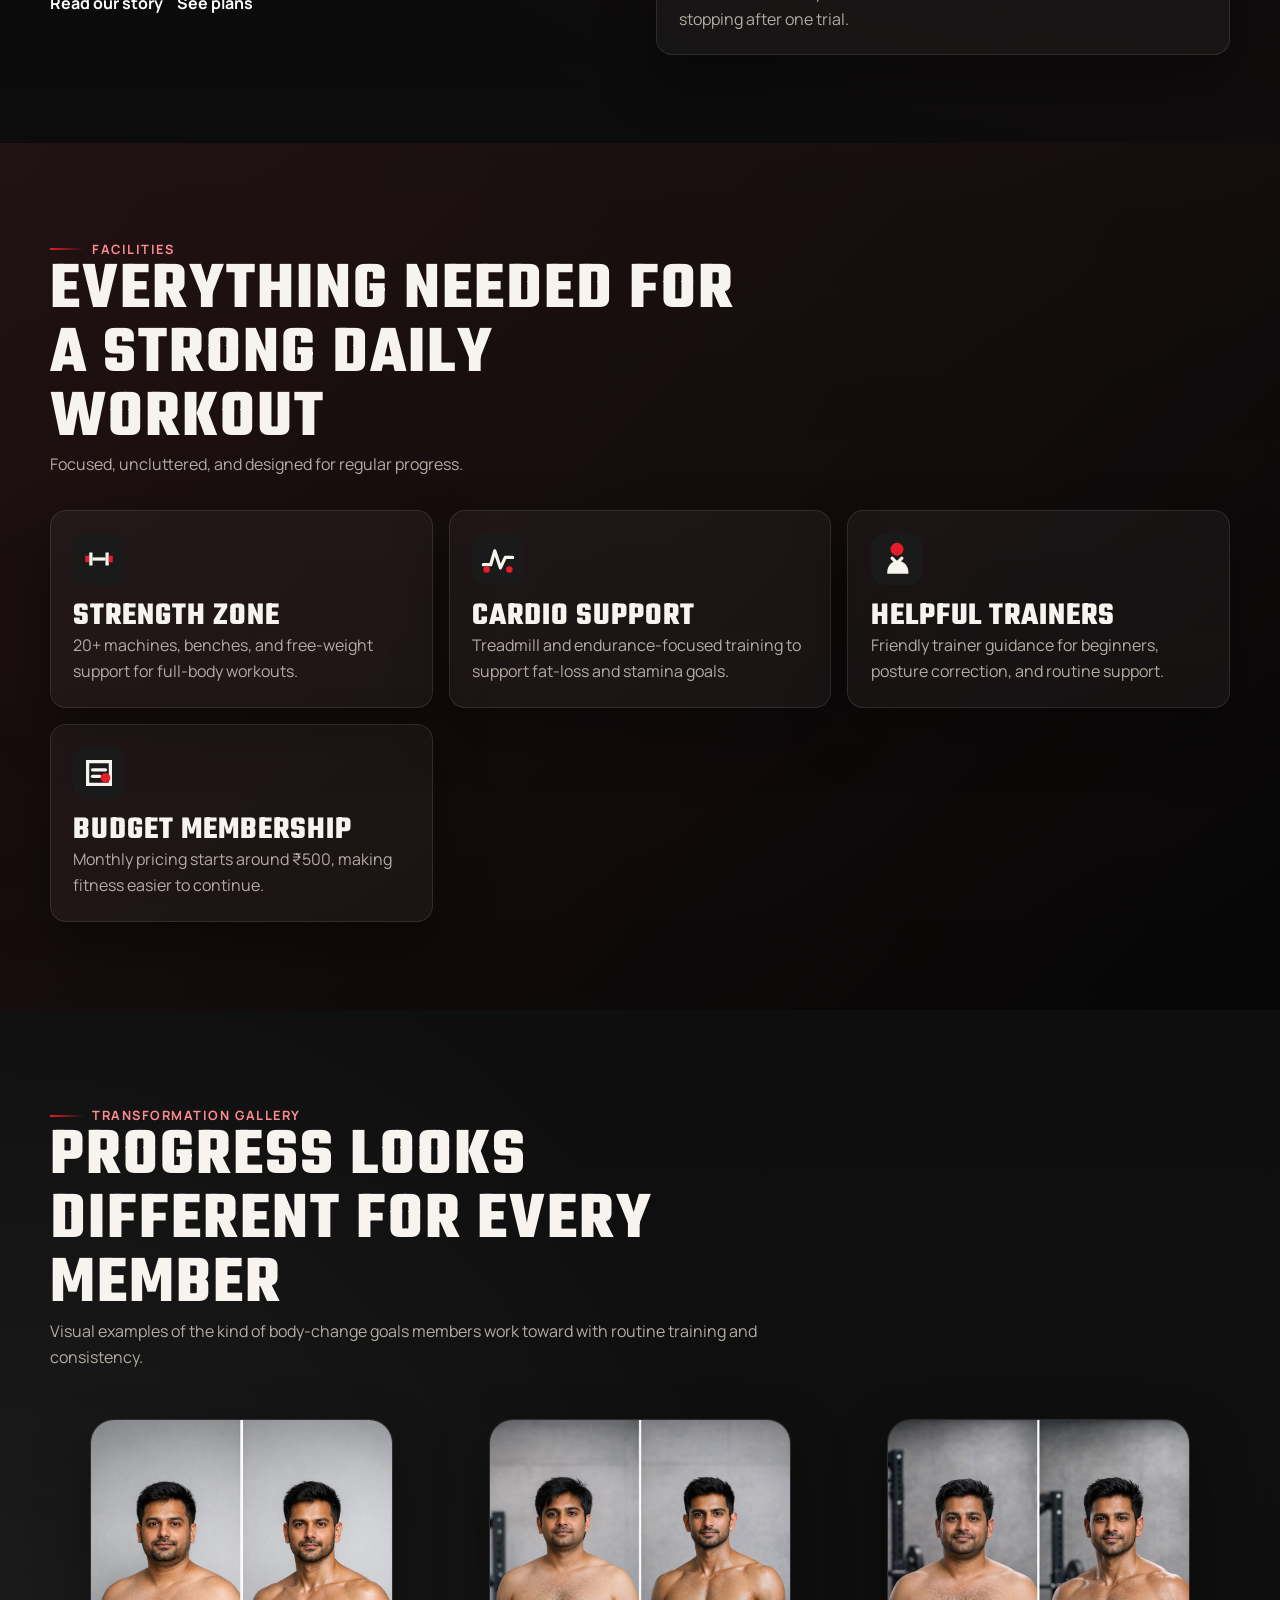
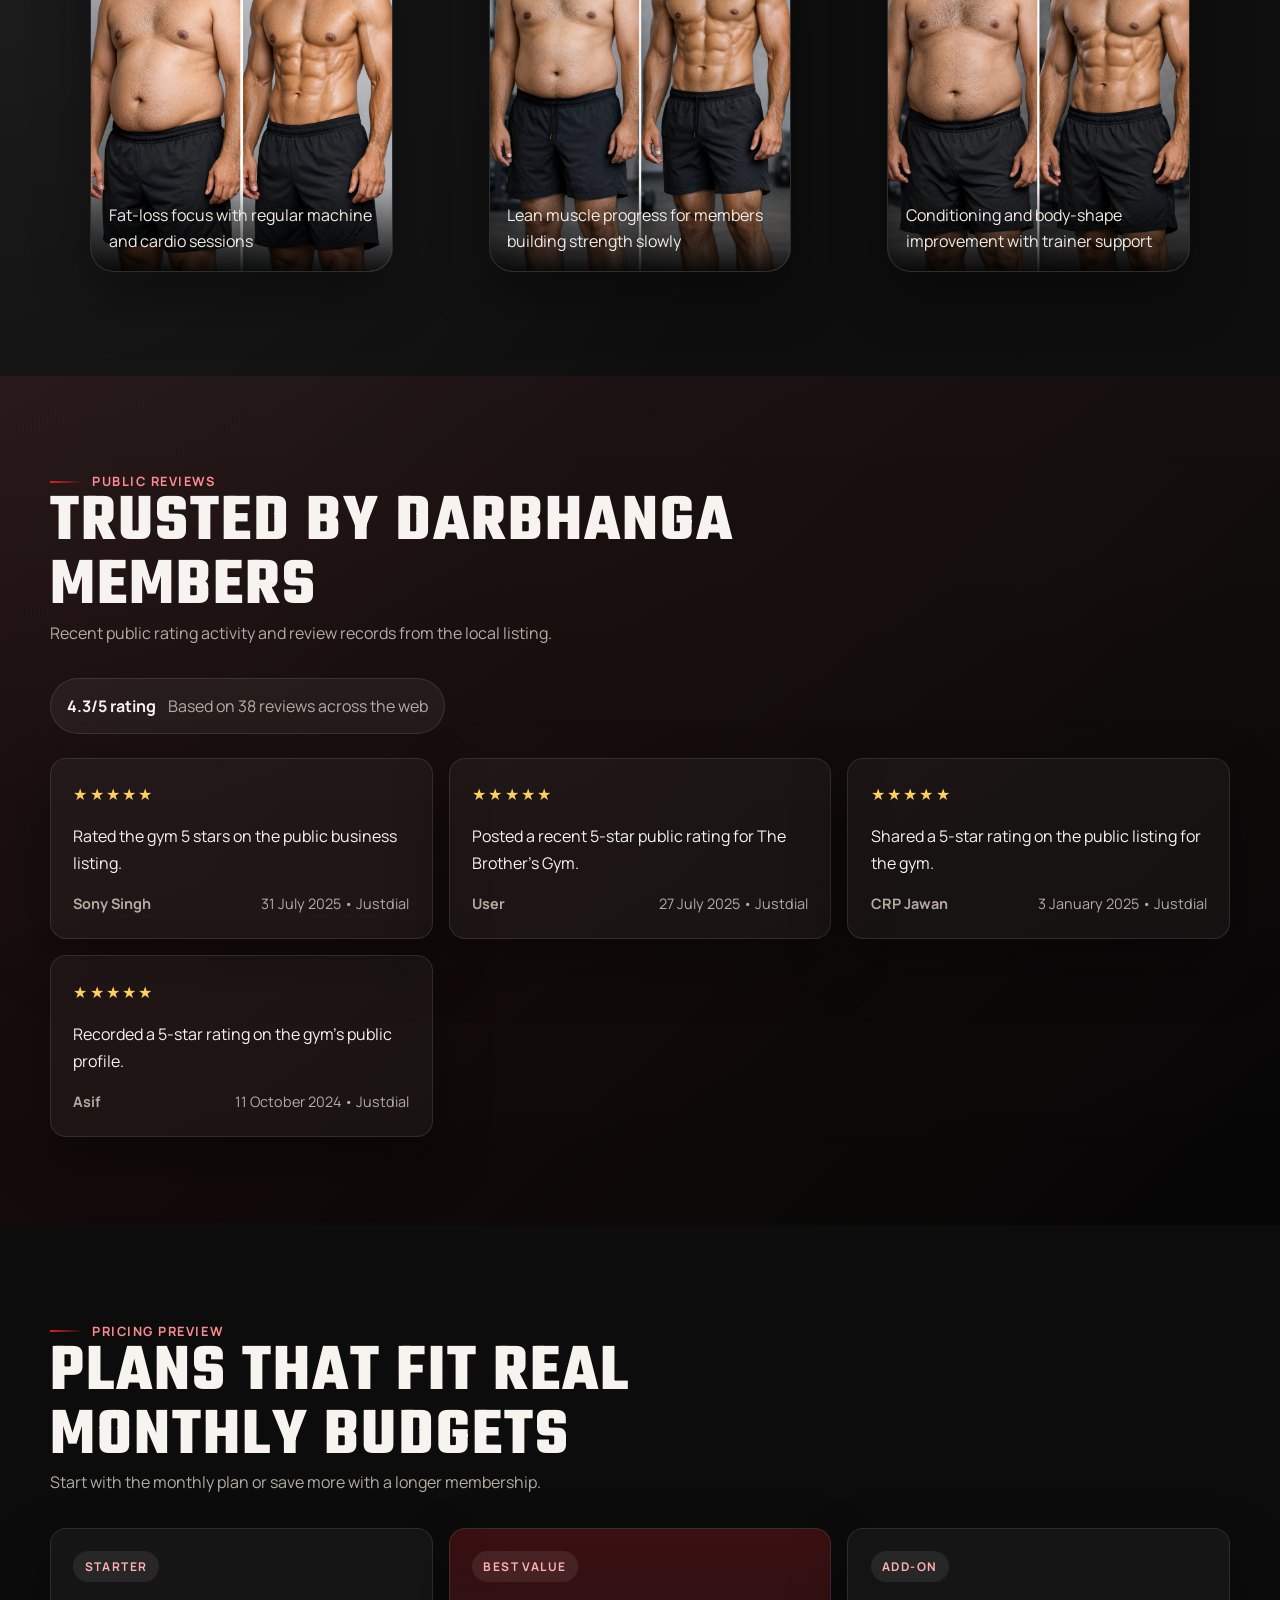
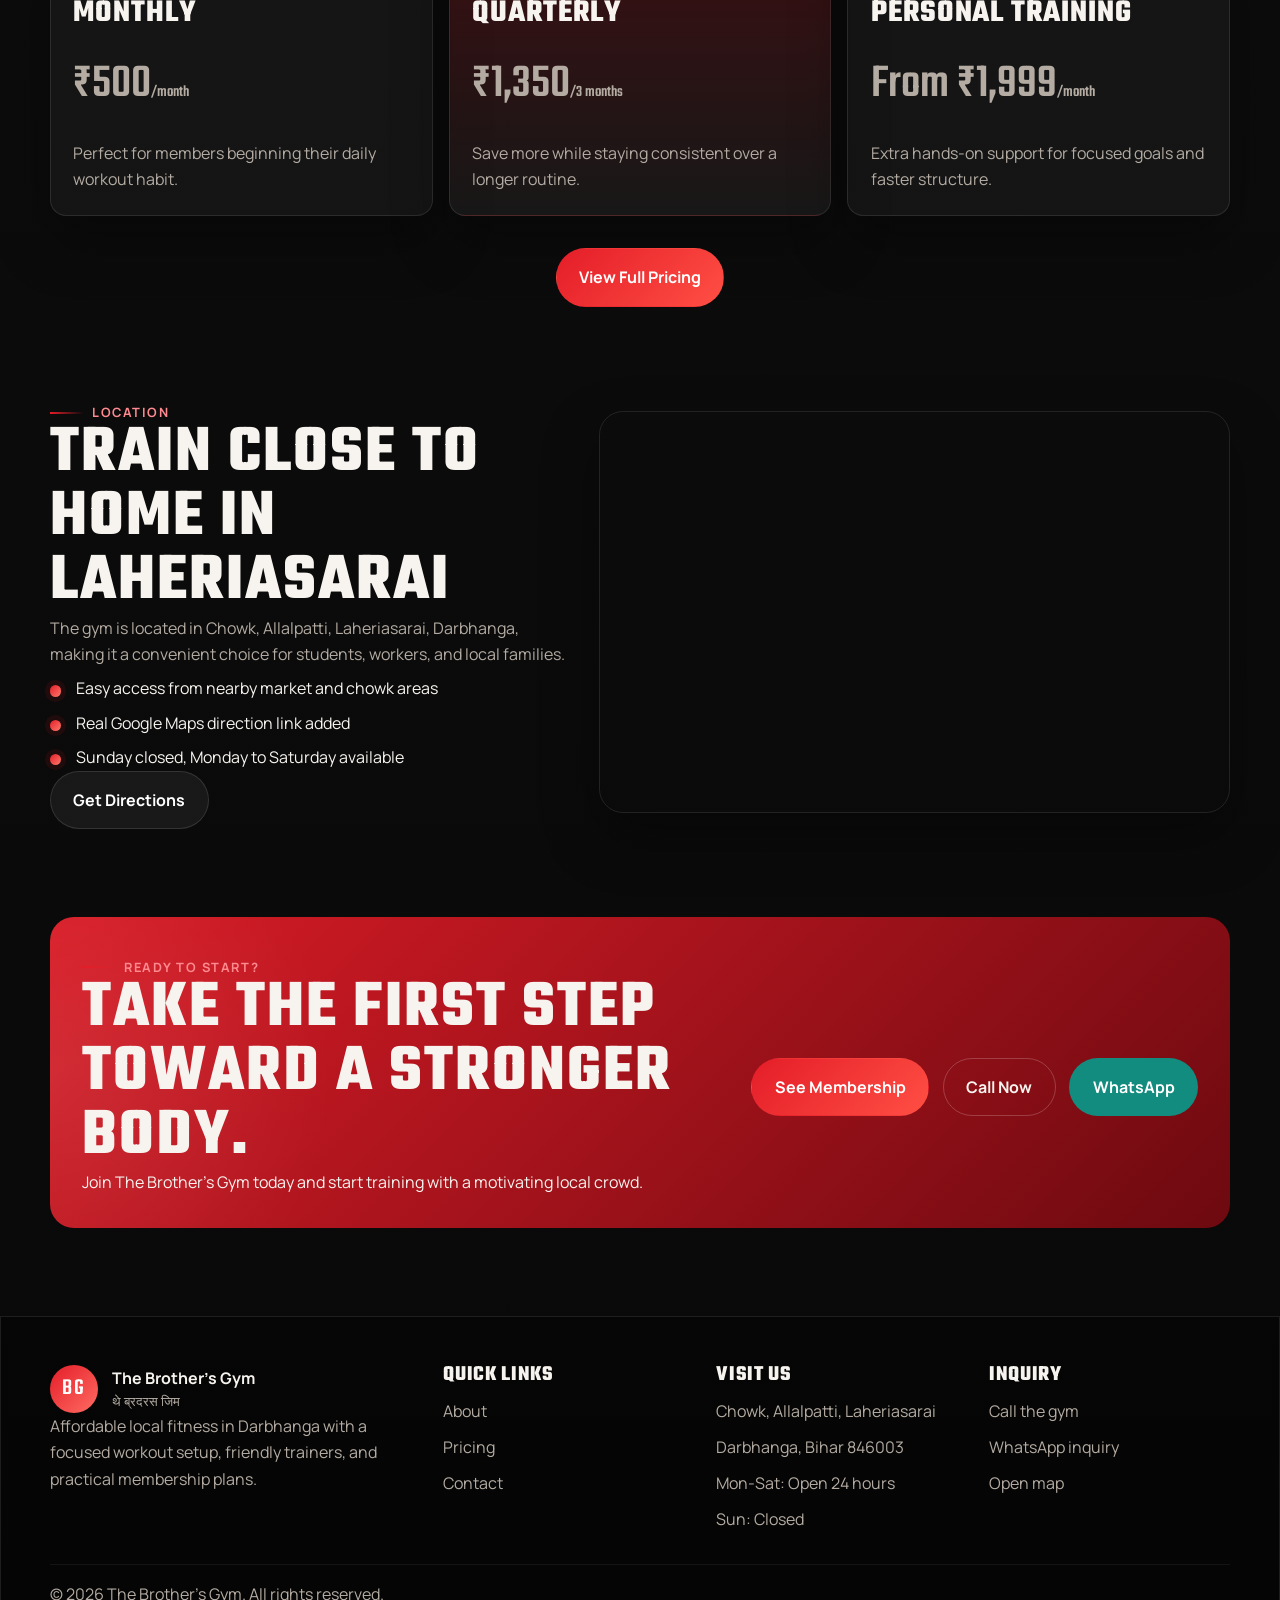
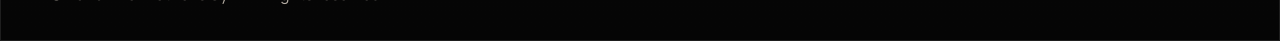
==== commit f265f303: "Fix CSP, canonical link, and JSON-LD schema Updated the Content Security Policy, canonical link, and" ====
--- a/index.html
+++ b/index.html
@@ -3,36 +3,54 @@
 <head>
   <meta charset="UTF-8">
   <meta name="viewport" content="width=device-width, initial-scale=1.0">
-  <meta http-equiv="Content-Security-Policy" content="default-src 'self'; script-src 'self' 'unsafe-inline'; style-src 'self'; img-src 'self' data: https://www.google.com https://maps.gstatic.com; connect-src 'self' https://formsubmit.co; frame-src https://www.google.com; form-action 'self' https://formsubmit.co; base-uri 'self'; object-src 'none'; frame-ancestors 'none'; upgrade-insecure-requests">
+
+  <!-- FIXED CSP -->
+  <meta http-equiv="Content-Security-Policy" content="default-src 'self'; script-src 'self' 'unsafe-inline'; style-src 'self' 'unsafe-inline' https:; img-src 'self' data: https://www.google.com https://maps.gstatic.com; connect-src 'self' https://formsubmit.co; frame-src https://www.google.com; form-action 'self' https://formsubmit.co; base-uri 'self'; object-src 'none'; frame-ancestors 'none'; upgrade-insecure-requests">
+
   <meta name="referrer" content="strict-origin-when-cross-origin">
   <meta http-equiv="Permissions-Policy" content="camera=(), microphone=(), geolocation=(), payment=(), usb=()">
+
   <title>The Brother's Gym | Gym in Darbhanga</title>
+
   <meta name="description" content="Join The Brother's Gym in Chowk, Allalpatti, Laheriasarai, Darbhanga. Affordable membership from Rs. 500/month, 20+ machines, friendly trainers, and easy WhatsApp and call support.">
   <meta name="keywords" content="Gym in Darbhanga, Affordable gym Darbhanga, The Brother's Gym, Gym in Laheriasarai, Budget gym Bihar, Fitness center Darbhanga">
+
   <meta name="robots" content="index, follow">
   <meta name="author" content="The Brother's Gym">
   <meta name="theme-color" content="#090909">
+
   <link rel="icon" type="image/svg+xml" href="favicon.svg">
-  <link rel="canonical" href="/index.html">
+
+  <!-- FIXED CANONICAL -->
+  <link rel="canonical" href="https://durgeshji619.github.io/The-Brothers-Gym/">
+
+  <!-- ADDED og:url -->
+  <meta property="og:url" content="https://durgeshji619.github.io/The-Brothers-Gym/">
+
   <meta property="og:title" content="The Brother's Gym | Transform Your Body">
   <meta property="og:description" content="Affordable local gym in Darbhanga with 20+ machines, beginner-friendly guidance, and budget pricing.">
   <meta property="og:type" content="website">
   <meta property="og:image" content="assets/images/gym/gym-floor-4.jpg">
+
   <meta name="twitter:card" content="summary_large_image">
   <meta name="twitter:title" content="The Brother's Gym | Transform Your Body">
   <meta name="twitter:description" content="Affordable gym in Darbhanga with 20+ machines and helpful trainers.">
   <meta name="twitter:image" content="assets/images/gym/gym-floor-4.jpg">
+
   <link rel="preload" as="image" href="assets/images/gym/gym-floor-4.jpg">
+
   <link rel="stylesheet" href="assets/css/style.css">
   <link rel="stylesheet" href="assets/css/animations.css">
   <link rel="stylesheet" href="assets/css/responsive.css">
+
+  <!-- FIXED JSON-LD -->
   <script type="application/ld+json">
     {
       "@context": "https://schema.org",
       "@type": "Gym",
-      "name": "The Brother's Gym",
+      "name": "The Brothers Gym",
       "alternateName": "\u0925\u0947 \u092c\u094d\u0930\u0926\u0930\u0938 \u091c\u093f\u092e",
-      "url": "https://brothers-gym-website.local/index.html",
+      "url": "https://durgeshji619.github.io/The-Brothers-Gym/",
       "telephone": "+91 9534866694",
       "priceRange": "INR 500",
       "address": {
@@ -56,7 +74,7 @@
         "ratingValue": "4.3",
         "reviewCount": "38"
       },
-      "openingHours": "Mo-Sa Open 24 Hours"
+      "openingHours": "Mo-Sa 06:00-22:00"
     }
   </script>
 </head>
@@ -73,8 +91,8 @@
           <p class="hero-subtitle">The Brother's Gym <span lang="hi">(&#x0925;&#x0947; &#x092C;&#x094D;&#x0930;&#x0926;&#x0930;&#x0938; &#x091C;&#x093F;&#x092E;)</span> gives you strength training, machine workouts, and personal guidance in Chowk, Allalpatti at a price local families can afford.</p>
           <div class="hero-actions">
             <a class="btn btn-primary" href="pricing.html">Join Now</a>
-            <a class="btn btn-outline" data-phone-link href="contact.html#contact-details">Call Now</a>
-            <a class="btn btn-whatsapp" data-whatsapp-link href="contact.html#contact-details">WhatsApp</a>
+            <a class="btn btn-outline" href="tel:+919534866694">Call Now</a>
+            <a class="btn btn-whatsapp" href="https://wa.me/919534866694" target="_blank">WhatsApp</a>
           </div>
           <div class="hero-stats" aria-label="Business highlights">
             <article class="stat-card reveal reveal-up">
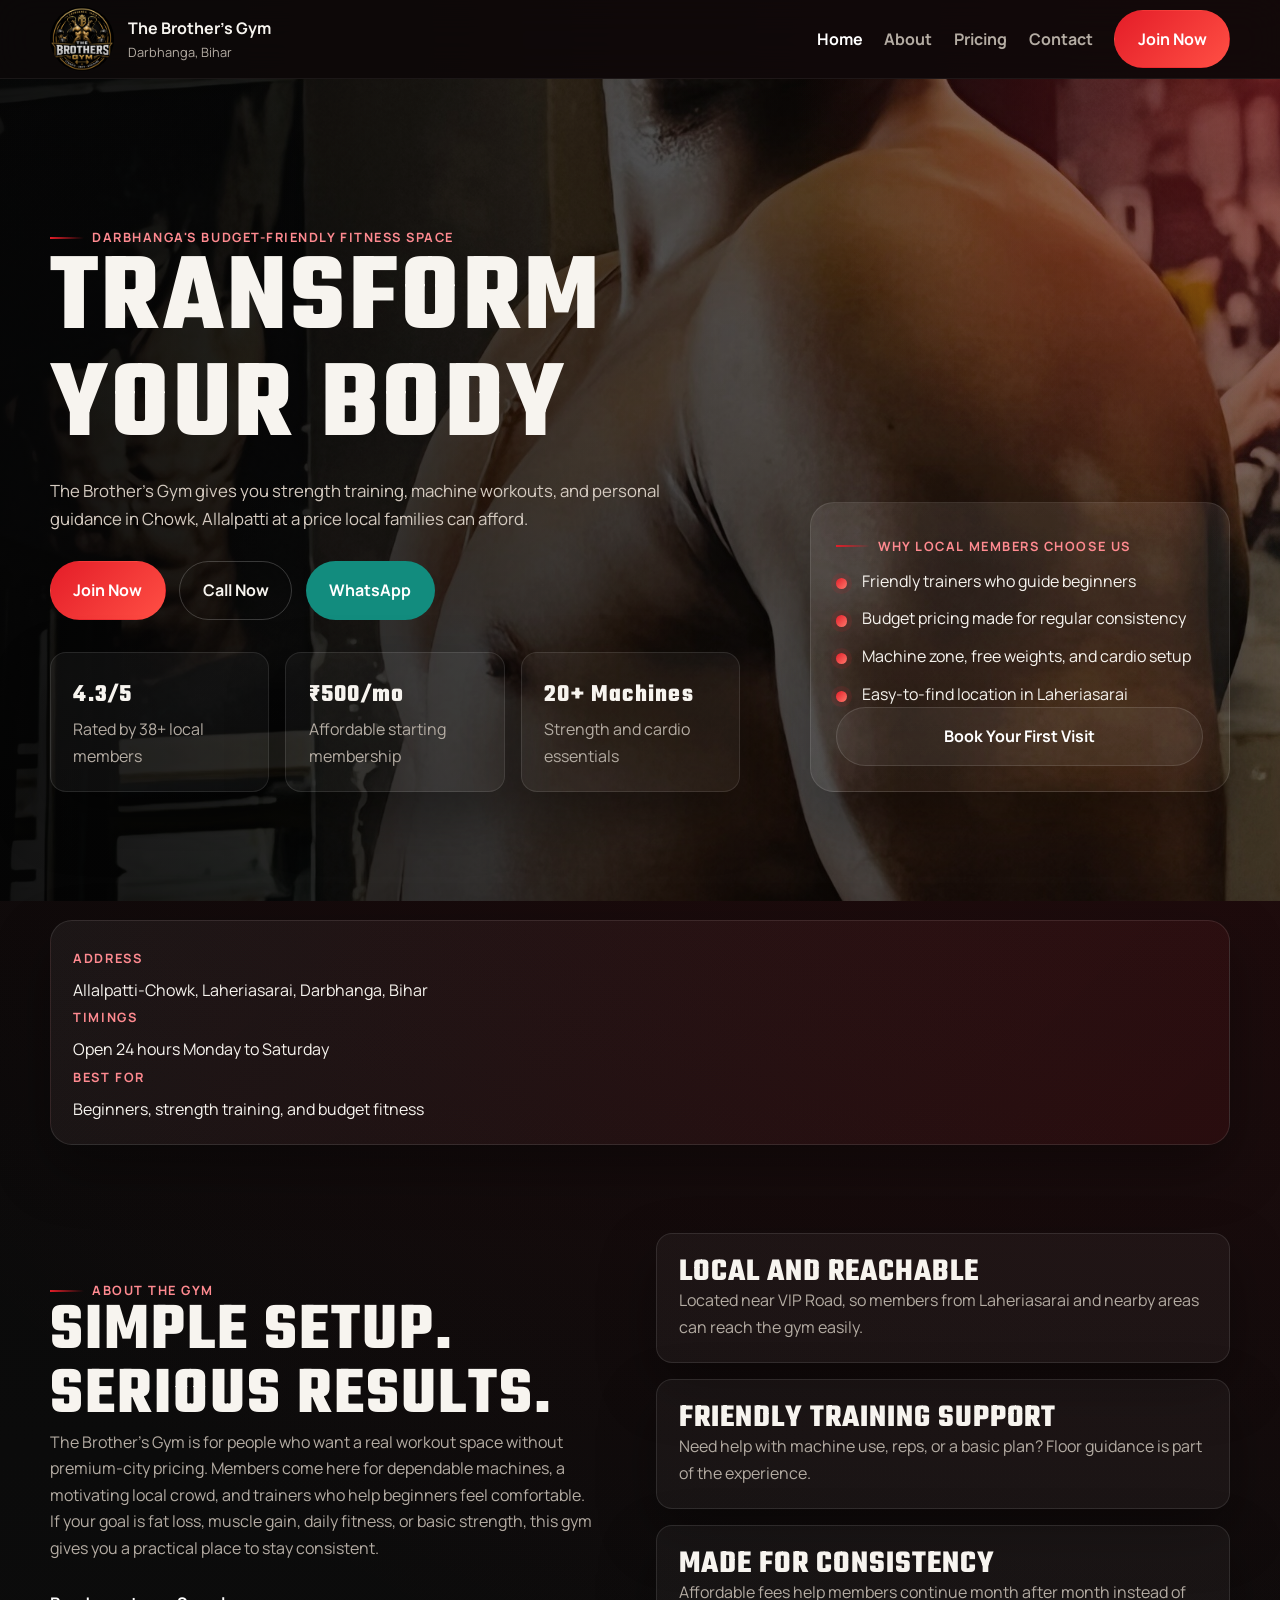
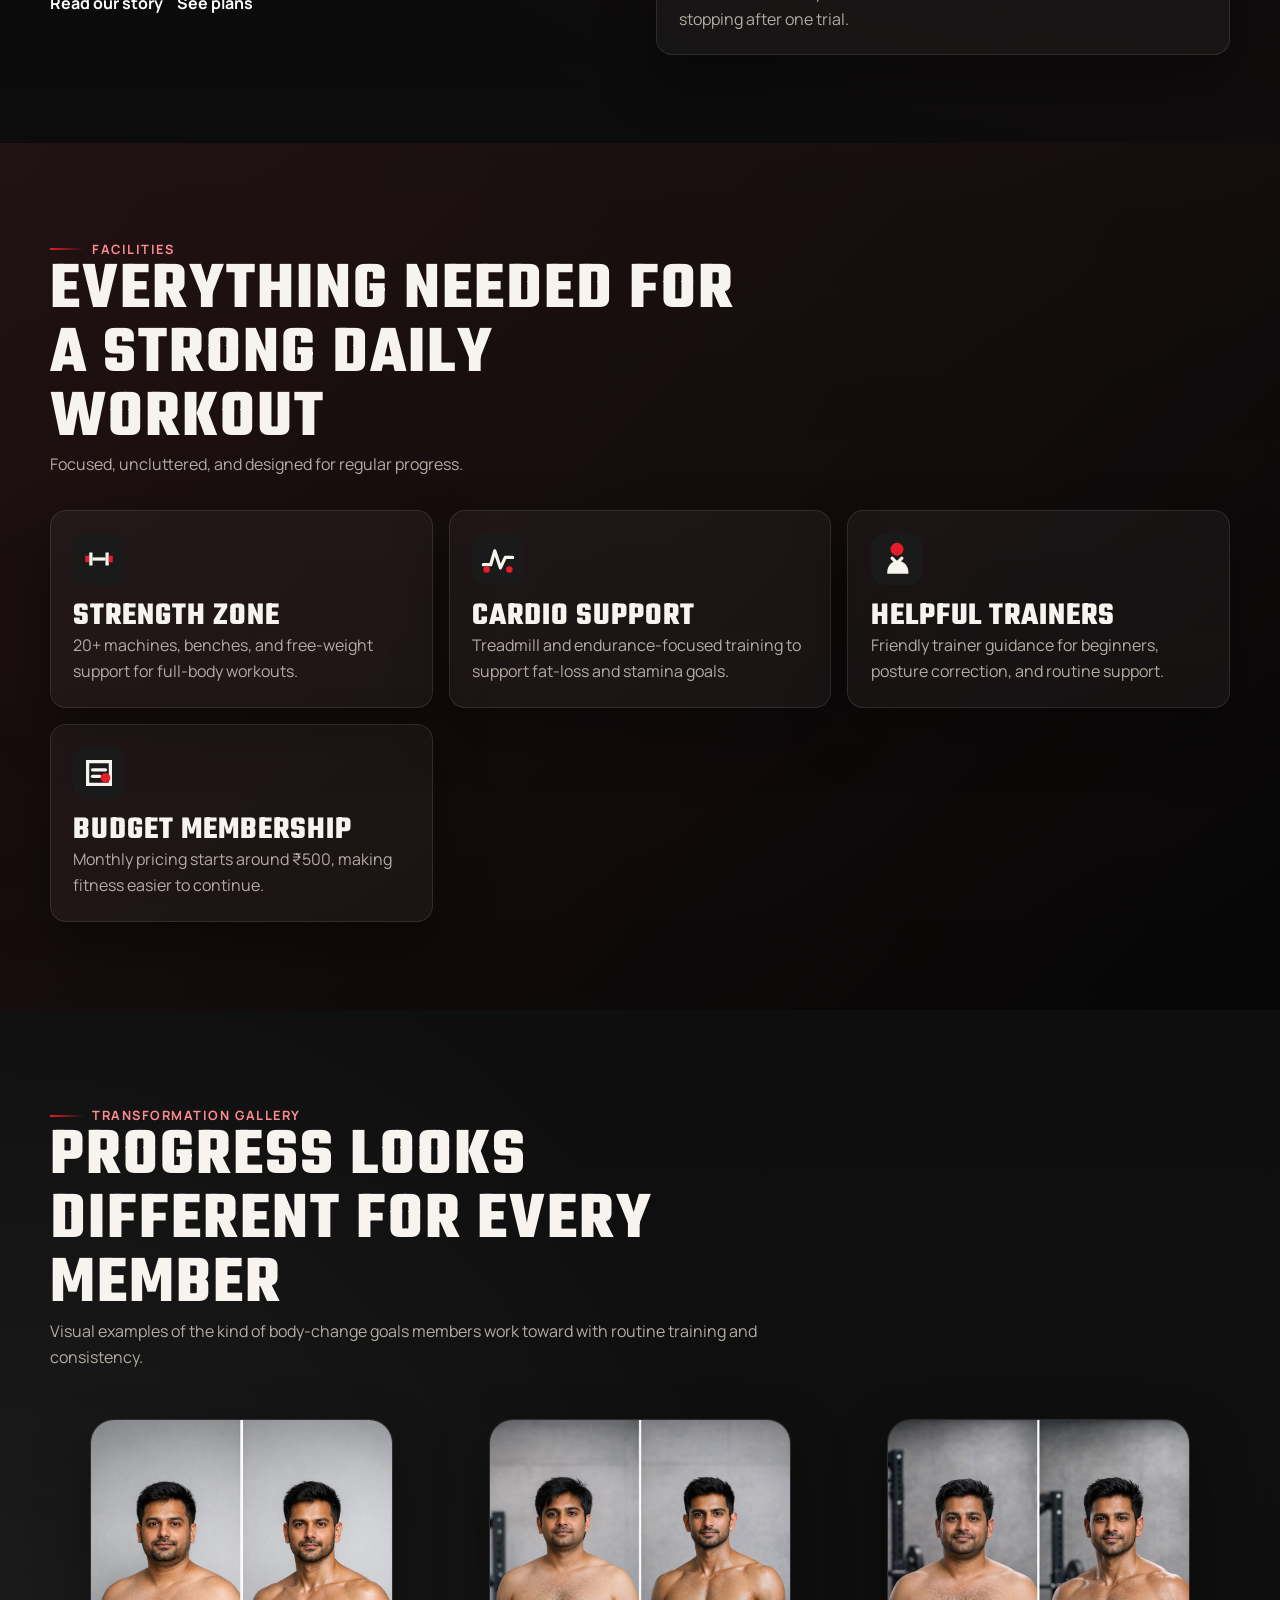
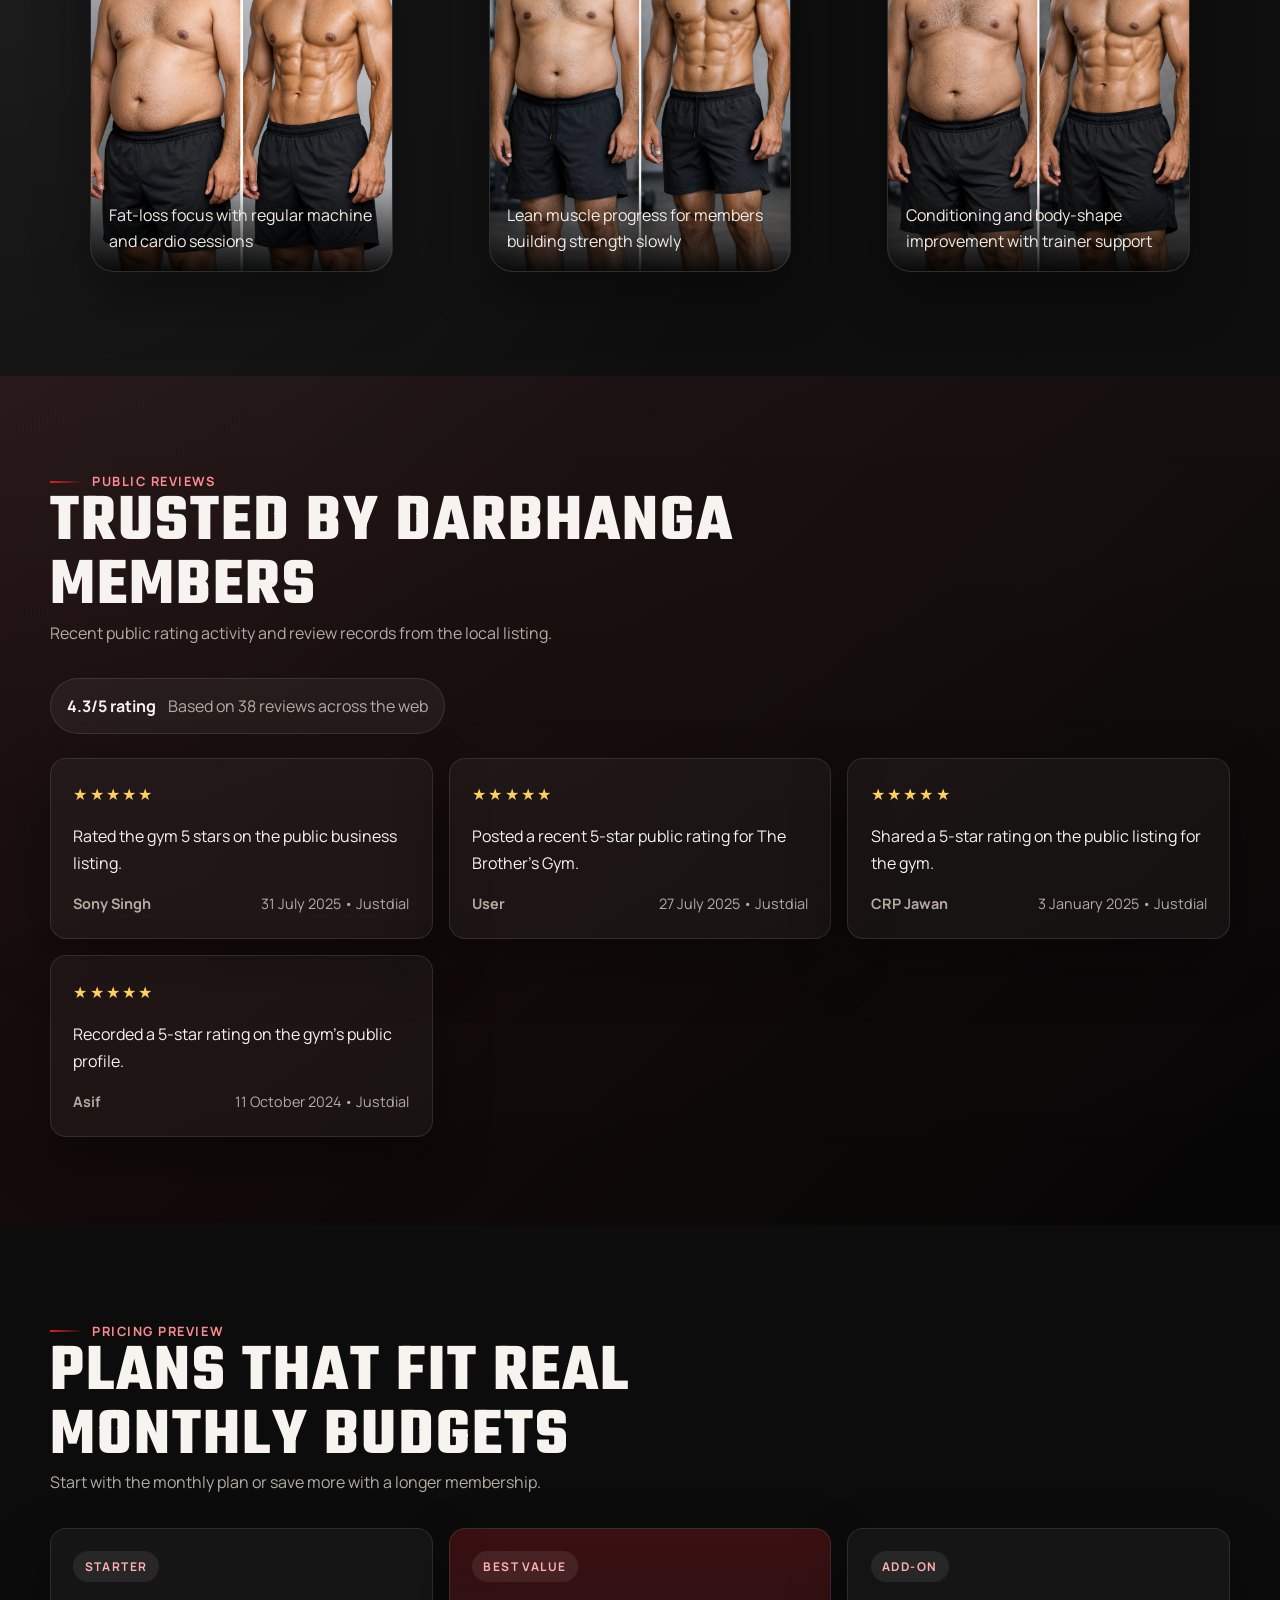
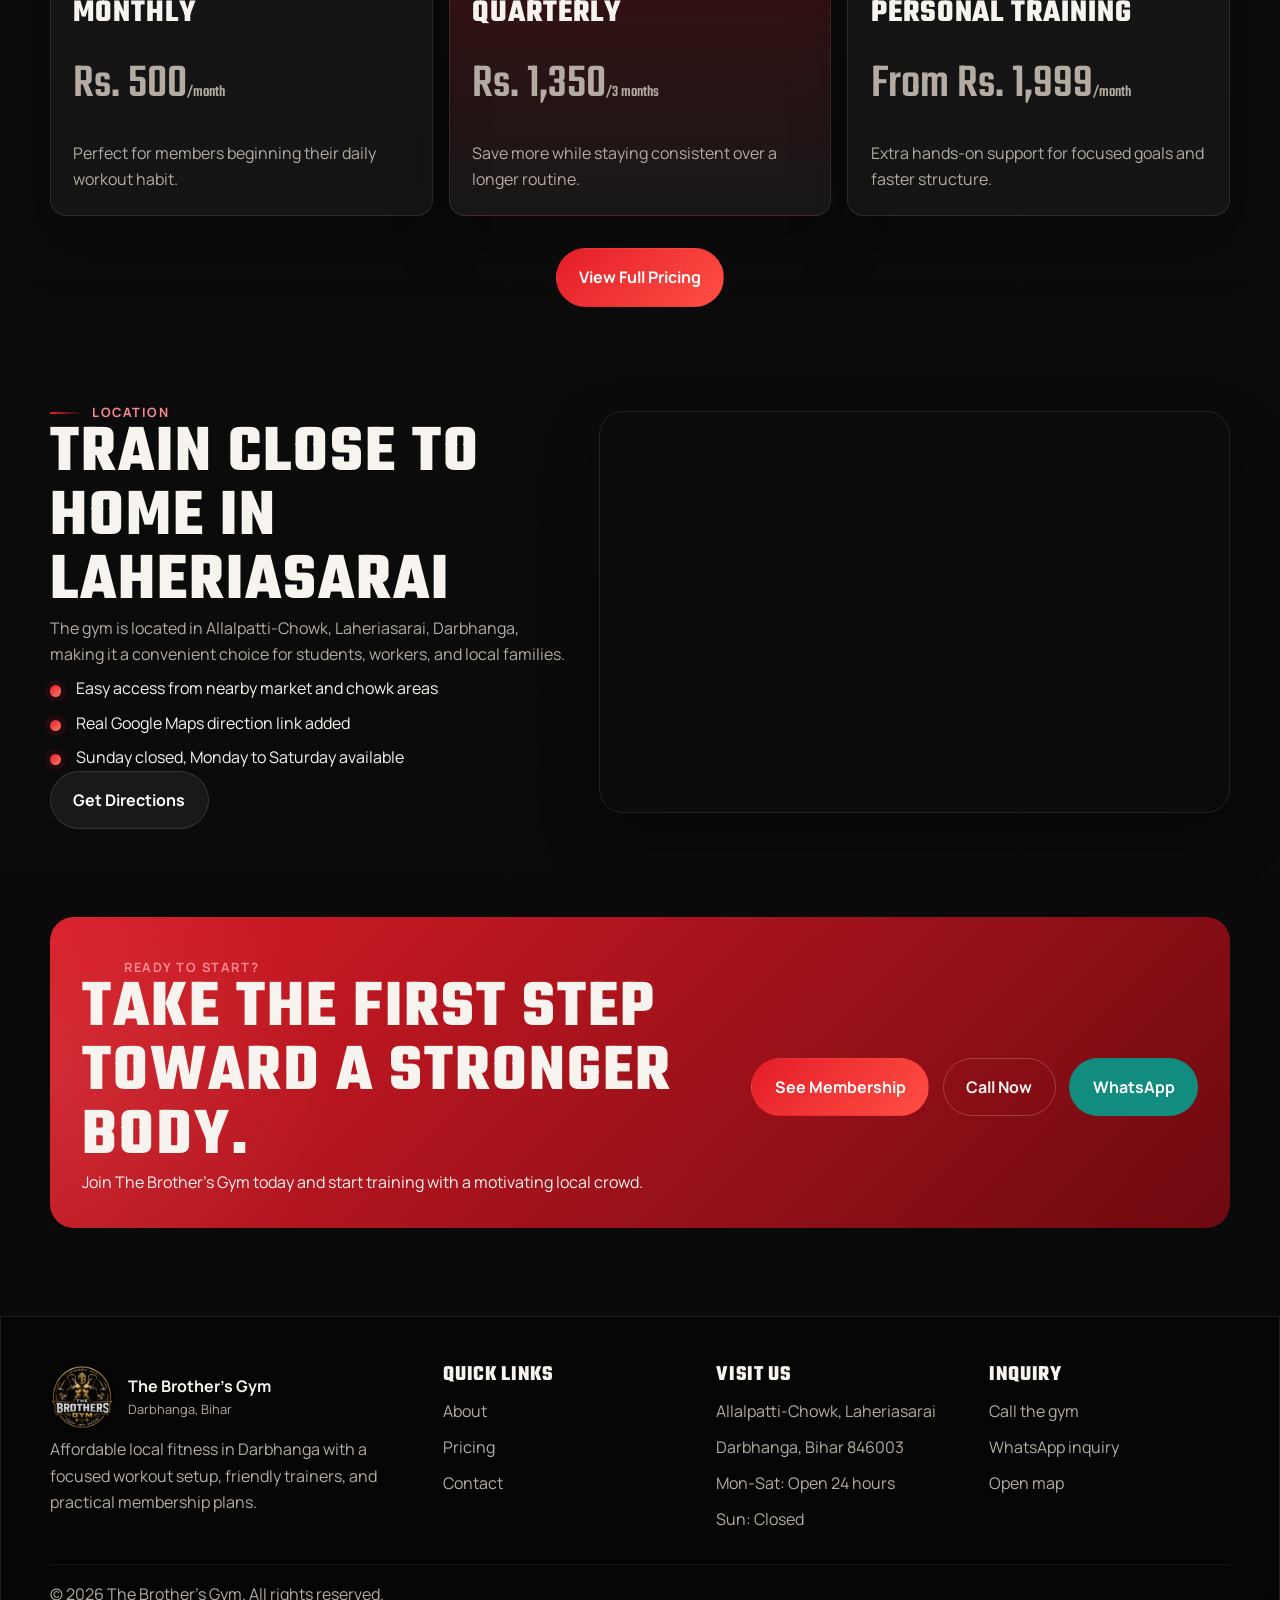
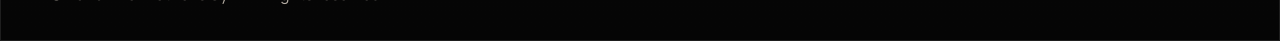
==== commit c85332ae: "Added hero section and improved UI" ====
--- a/index.html
+++ b/index.html
@@ -5,36 +5,36 @@
   <meta name="viewport" content="width=device-width, initial-scale=1.0">
 
   <!-- FIXED CSP -->
-  <meta http-equiv="Content-Security-Policy" content="default-src 'self'; script-src 'self' 'unsafe-inline'; style-src 'self' 'unsafe-inline' https:; img-src 'self' data: https://www.google.com https://maps.gstatic.com; connect-src 'self' https://formsubmit.co; frame-src https://www.google.com; form-action 'self' https://formsubmit.co; base-uri 'self'; object-src 'none'; frame-ancestors 'none'; upgrade-insecure-requests">
+  <meta http-equiv="Content-Security-Policy" content="default-src 'self'; script-src 'self' 'unsafe-inline'; style-src 'self' 'unsafe-inline' https:; img-src 'self' data: https://www.google.com https://maps.gstatic.com; connect-src 'self' https://formsubmit.co; frame-src https://www.google.com; form-action 'self' https://formsubmit.co; base-uri 'self'; object-src 'none'; upgrade-insecure-requests">
 
   <meta name="referrer" content="strict-origin-when-cross-origin">
   <meta http-equiv="Permissions-Policy" content="camera=(), microphone=(), geolocation=(), payment=(), usb=()">
 
-  <title>The Brother's Gym | Gym in Darbhanga</title>
-
-  <meta name="description" content="Join The Brother's Gym in Chowk, Allalpatti, Laheriasarai, Darbhanga. Affordable membership from Rs. 500/month, 20+ machines, friendly trainers, and easy WhatsApp and call support.">
-  <meta name="keywords" content="Gym in Darbhanga, Affordable gym Darbhanga, The Brother's Gym, Gym in Laheriasarai, Budget gym Bihar, Fitness center Darbhanga">
+  <title data-i18n-title="meta.home.title">The Brother's Gym | Gym in Darbhanga</title>
+
+  <meta name="description" content="Join The Brother's Gym in Allalpatti-Chowk, Laheriasarai, Darbhanga. Affordable membership from Rs. 500/month, 20+ machines, friendly trainers, and easy WhatsApp and call support." data-i18n-content="meta.home.description">
+  <meta name="keywords" content="Gym in Darbhanga, Affordable gym Darbhanga, The Brother's Gym, Gym in Laheriasarai, Budget gym Bihar, Fitness center Darbhanga" data-i18n-content="meta.home.keywords">
 
   <meta name="robots" content="index, follow">
-  <meta name="author" content="The Brother's Gym">
+  <meta name="author" content="The Brother's Gym" data-i18n-content="meta.author">
   <meta name="theme-color" content="#090909">
 
   <link rel="icon" type="image/svg+xml" href="favicon.svg">
 
   <!-- FIXED CANONICAL -->
-  <link rel="canonical" href="https://durgeshji619.github.io/The-Brothers-Gym/">
+  <link rel="canonical" href="/" id="canonical-link">
 
   <!-- ADDED og:url -->
-  <meta property="og:url" content="https://durgeshji619.github.io/The-Brothers-Gym/">
-
-  <meta property="og:title" content="The Brother's Gym | Transform Your Body">
-  <meta property="og:description" content="Affordable local gym in Darbhanga with 20+ machines, beginner-friendly guidance, and budget pricing.">
+  <meta property="og:url" content="" id="og-url">
+
+  <meta property="og:title" content="The Brother's Gym | Transform Your Body" data-i18n-content="meta.home.ogTitle">
+  <meta property="og:description" content="Affordable local gym in Darbhanga with 20+ machines, beginner-friendly guidance, and budget pricing." data-i18n-content="meta.home.ogDescription">
   <meta property="og:type" content="website">
   <meta property="og:image" content="assets/images/gym/gym-floor-4.jpg">
 
   <meta name="twitter:card" content="summary_large_image">
-  <meta name="twitter:title" content="The Brother's Gym | Transform Your Body">
-  <meta name="twitter:description" content="Affordable gym in Darbhanga with 20+ machines and helpful trainers.">
+  <meta name="twitter:title" content="The Brother's Gym | Transform Your Body" data-i18n-content="meta.home.twitterTitle">
+  <meta name="twitter:description" content="Affordable gym in Darbhanga with 20+ machines and helpful trainers." data-i18n-content="meta.home.twitterDescription">
   <meta name="twitter:image" content="assets/images/gym/gym-floor-4.jpg">
 
   <link rel="preload" as="image" href="assets/images/gym/gym-floor-4.jpg">
@@ -49,7 +49,7 @@
       "@context": "https://schema.org",
       "@type": "Gym",
       "name": "The Brothers Gym",
-      "alternateName": "\u0925\u0947 \u092c\u094d\u0930\u0926\u0930\u0938 \u091c\u093f\u092e",
+      "alternateName": "The Brother's Gym",
       "url": "https://durgeshji619.github.io/The-Brothers-Gym/",
       "telephone": "+91 9534866694",
       "priceRange": "INR 500",
@@ -86,38 +86,38 @@
       <div class="hero-overlay"></div>
       <div class="container hero-grid">
         <div class="hero-copy reveal reveal-up">
-          <span class="eyebrow">Darbhanga's budget-friendly fitness space</span>
-          <h1>Transform Your Body</h1>
-          <p class="hero-subtitle">The Brother's Gym <span lang="hi">(&#x0925;&#x0947; &#x092C;&#x094D;&#x0930;&#x0926;&#x0930;&#x0938; &#x091C;&#x093F;&#x092E;)</span> gives you strength training, machine workouts, and personal guidance in Chowk, Allalpatti at a price local families can afford.</p>
+          <span class="eyebrow" data-i18n="home.hero.eyebrow">Darbhanga's budget-friendly fitness space</span>
+          <h1 data-i18n="home.hero.title">Transform Your Body</h1>
+          <p class="hero-subtitle">The Brother's Gym gives you strength training, machine workouts, and personal guidance in Chowk, Allalpatti at a price local families can afford.</p>
           <div class="hero-actions">
-            <a class="btn btn-primary" href="pricing.html">Join Now</a>
-            <a class="btn btn-outline" href="tel:+919534866694">Call Now</a>
-            <a class="btn btn-whatsapp" href="https://wa.me/919534866694" target="_blank">WhatsApp</a>
+            <a class="btn btn-primary" href="pricing.html" data-i18n="home.hero.join">Join Now</a>
+            <a class="btn btn-outline" href="tel:+919534866694" data-i18n="home.hero.call">Call Now</a>
+            <a class="btn btn-whatsapp" href="https://wa.me/919534866694" target="_blank" data-i18n="home.hero.whatsapp">WhatsApp</a>
           </div>
-          <div class="hero-stats" aria-label="Business highlights">
+          <div class="hero-stats" aria-label="Business highlights" data-i18n-aria-label="home.hero.statsAria">
             <article class="stat-card reveal reveal-up">
               <strong>4.3/5</strong>
-              <span>Rated by 38+ local members</span>
+              <span data-i18n="home.stats.rating">Rated by 38+ local members</span>
             </article>
             <article class="stat-card reveal reveal-up" data-delay="100">
               <strong>&#8377;500/mo</strong>
-              <span>Affordable starting membership</span>
+              <span data-i18n="home.stats.price">Affordable starting membership</span>
             </article>
             <article class="stat-card reveal reveal-up" data-delay="200">
               <strong>20+ Machines</strong>
-              <span>Strength and cardio essentials</span>
+              <span data-i18n="home.stats.machines">Strength and cardio essentials</span>
             </article>
           </div>
         </div>
         <aside class="hero-panel glass-card reveal reveal-right">
-          <p class="panel-label">Why local members choose us</p>
+          <p class="panel-label" data-i18n="home.panel.label">Why local members choose us</p>
           <ul class="check-list">
-            <li>Friendly trainers who guide beginners</li>
-            <li>Budget pricing made for regular consistency</li>
-            <li>Machine zone, free weights, and cardio setup</li>
-            <li>Easy-to-find location in Laheriasarai</li>
+            <li data-i18n="home.panel.item1">Friendly trainers who guide beginners</li>
+            <li data-i18n="home.panel.item2">Budget pricing made for regular consistency</li>
+            <li data-i18n="home.panel.item3">Machine zone, free weights, and cardio setup</li>
+            <li data-i18n="home.panel.item4">Easy-to-find location in Laheriasarai</li>
           </ul>
-          <a href="contact.html#contact-form" class="btn btn-secondary btn-block">Book Your First Visit</a>
+          <a href="contact.html#contact-form" class="btn btn-secondary btn-block" data-i18n="home.panel.book">Book Your First Visit</a>
         </aside>
       </div>
     </section>
@@ -125,16 +125,16 @@
     <section class="section trust-strip">
       <div class="container trust-grid reveal reveal-up">
         <div>
-          <span class="mini-label">Address</span>
-          <p>Chowk, Allalpatti, Laheriasarai, Darbhanga, Bihar</p>
+          <span class="mini-label" data-i18n="home.trust.addressLabel">Address</span>
+          <p data-i18n="home.trust.addressValue">Allalpatti-Chowk, Laheriasarai, Darbhanga, Bihar</p>
         </div>
         <div>
-          <span class="mini-label">Timings</span>
-          <p>Open 24 hours Monday to Saturday</p>
+          <span class="mini-label" data-i18n="home.trust.timingsLabel">Timings</span>
+          <p data-i18n="home.trust.timingsValue">Open 24 hours Monday to Saturday</p>
         </div>
         <div>
-          <span class="mini-label">Best For</span>
-          <p>Beginners, strength training, and budget fitness</p>
+          <span class="mini-label" data-i18n="home.trust.bestForLabel">Best For</span>
+          <p data-i18n="home.trust.bestForValue">Beginners, strength training, and budget fitness</p>
         </div>
       </div>
     </section>
@@ -142,27 +142,27 @@
     <section class="section">
       <div class="container split-grid">
         <div class="section-copy reveal reveal-up">
-          <span class="section-tag">About the gym</span>
-          <h2>Simple setup. Serious results.</h2>
-          <p>The Brother's Gym is for people who want a real workout space without premium-city pricing. Members come here for dependable machines, a motivating local crowd, and trainers who help beginners feel comfortable.</p>
-          <p>If your goal is fat loss, muscle gain, daily fitness, or basic strength, this gym gives you a practical place to stay consistent.</p>
+          <span class="section-tag" data-i18n="home.about.tag">About the gym</span>
+          <h2 data-i18n="home.about.title">Simple setup. Serious results.</h2>
+          <p data-i18n="home.about.copy1">The Brother's Gym is for people who want a real workout space without premium-city pricing. Members come here for dependable machines, a motivating local crowd, and trainers who help beginners feel comfortable.</p>
+          <p data-i18n="home.about.copy2">If your goal is fat loss, muscle gain, daily fitness, or basic strength, this gym gives you a practical place to stay consistent.</p>
           <div class="inline-actions">
-            <a class="text-link" href="about.html">Read our story</a>
-            <a class="text-link" href="pricing.html">See plans</a>
+            <a class="text-link" href="about.html" data-i18n="home.about.story">Read our story</a>
+            <a class="text-link" href="pricing.html" data-i18n="home.about.plans">See plans</a>
           </div>
         </div>
         <div class="feature-stack">
           <article class="feature-card reveal reveal-up">
-            <h3>Local and reachable</h3>
-            <p>Located near VIP Road, so members from Laheriasarai and nearby areas can reach the gym easily.</p>
+            <h3 data-i18n="home.features.localTitle">Local and reachable</h3>
+            <p data-i18n="home.features.localCopy">Located near VIP Road, so members from Laheriasarai and nearby areas can reach the gym easily.</p>
           </article>
           <article class="feature-card reveal reveal-up" data-delay="120">
-            <h3>Friendly training support</h3>
-            <p>Need help with machine use, reps, or a basic plan? Floor guidance is part of the experience.</p>
+            <h3 data-i18n="home.features.supportTitle">Friendly training support</h3>
+            <p data-i18n="home.features.supportCopy">Need help with machine use, reps, or a basic plan? Floor guidance is part of the experience.</p>
           </article>
           <article class="feature-card reveal reveal-up" data-delay="240">
-            <h3>Made for consistency</h3>
-            <p>Affordable fees help members continue month after month instead of stopping after one trial.</p>
+            <h3 data-i18n="home.features.consistencyTitle">Made for consistency</h3>
+            <p data-i18n="home.features.consistencyCopy">Affordable fees help members continue month after month instead of stopping after one trial.</p>
           </article>
         </div>
       </div>
@@ -171,30 +171,30 @@
     <section class="section section-dark" id="facilities">
       <div class="container">
         <div class="section-heading reveal reveal-up">
-          <span class="section-tag">Facilities</span>
-          <h2>Everything needed for a strong daily workout</h2>
-          <p>Focused, uncluttered, and designed for regular progress.</p>
+          <span class="section-tag" data-i18n="home.facilities.tag">Facilities</span>
+          <h2 data-i18n="home.facilities.title">Everything needed for a strong daily workout</h2>
+          <p data-i18n="home.facilities.copy">Focused, uncluttered, and designed for regular progress.</p>
         </div>
         <div class="cards-grid facilities-grid">
           <article class="info-card reveal reveal-up">
             <img src="assets/icons/dumbbell.svg" alt="Strength training icon" class="facility-icon">
-            <h3>Strength Zone</h3>
-            <p>20+ machines, benches, and free-weight support for full-body workouts.</p>
+            <h3 data-i18n="home.facilities.strengthTitle">Strength Zone</h3>
+            <p data-i18n="home.facilities.strengthCopy">20+ machines, benches, and free-weight support for full-body workouts.</p>
           </article>
           <article class="info-card reveal reveal-up" data-delay="100">
             <img src="assets/icons/cardio.svg" alt="Cardio training icon" class="facility-icon">
-            <h3>Cardio Support</h3>
-            <p>Treadmill and endurance-focused training to support fat-loss and stamina goals.</p>
+            <h3 data-i18n="home.facilities.cardioTitle">Cardio Support</h3>
+            <p data-i18n="home.facilities.cardioCopy">Treadmill and endurance-focused training to support fat-loss and stamina goals.</p>
           </article>
           <article class="info-card reveal reveal-up" data-delay="200">
             <img src="assets/icons/trainer.svg" alt="Trainer support icon" class="facility-icon">
-            <h3>Helpful Trainers</h3>
-            <p>Friendly trainer guidance for beginners, posture correction, and routine support.</p>
+            <h3 data-i18n="home.facilities.trainerTitle">Helpful Trainers</h3>
+            <p data-i18n="home.facilities.trainerCopy">Friendly trainer guidance for beginners, posture correction, and routine support.</p>
           </article>
           <article class="info-card reveal reveal-up" data-delay="300">
             <img src="assets/icons/membership.svg" alt="Affordable membership icon" class="facility-icon">
-            <h3>Budget Membership</h3>
-            <p>Monthly pricing starts around &#8377;500, making fitness easier to continue.</p>
+            <h3 data-i18n="home.facilities.membershipTitle">Budget Membership</h3>
+            <p data-i18n="home.facilities.membershipCopy">Monthly pricing starts around &#8377;500, making fitness easier to continue.</p>
           </article>
         </div>
       </div>
@@ -203,37 +203,24 @@
     <section class="section">
       <div class="container">
         <div class="section-heading reveal reveal-up">
-          <span class="section-tag">Transformation gallery</span>
-          <h2>Progress looks different for every member</h2>
-          <p>Visual examples of the kind of body-change goals members work toward with routine training and consistency.</p>
-        </div>
-        <div class="gallery-grid transformations-grid">
-          <figure class="gallery-card reveal reveal-up">
-            <img src="assets/images/transformations/transformation-1.jpg" alt="Before and after transformation example for fat loss" loading="lazy">
-            <figcaption>Fat-loss focus with regular machine and cardio sessions</figcaption>
-          </figure>
-          <figure class="gallery-card reveal reveal-up" data-delay="120">
-            <img src="assets/images/transformations/transformation-2.jpg" alt="Before and after transformation example for lean muscle gain" loading="lazy">
-            <figcaption>Lean muscle progress for members building strength slowly</figcaption>
-          </figure>
-          <figure class="gallery-card reveal reveal-up" data-delay="240">
-            <img src="assets/images/transformations/transformation-3.jpg" alt="Before and after transformation example for strength and conditioning" loading="lazy">
-            <figcaption>Conditioning and body-shape improvement with trainer support</figcaption>
-          </figure>
-        </div>
+          <span class="section-tag" data-i18n="home.gallery.tag">Transformation gallery</span>
+          <h2 data-i18n="home.gallery.title">Progress looks different for every member</h2>
+          <p data-i18n="home.gallery.copy">Visual examples of the kind of body-change goals members work toward with routine training and consistency.</p>
+        </div>
+        <div class="gallery-grid transformations-grid" id="home-transformations-list"></div>
       </div>
     </section>
 
     <section class="section section-dark">
       <div class="container">
         <div class="section-heading reveal reveal-up">
-          <span class="section-tag">Public reviews</span>
-          <h2>Trusted by Darbhanga members</h2>
-          <p>Recent public rating activity and review records from the local listing.</p>
+          <span class="section-tag" data-i18n="home.reviews.tag">Public reviews</span>
+          <h2 data-i18n="home.reviews.title">Trusted by Darbhanga members</h2>
+          <p data-i18n="home.reviews.copy">Recent public rating activity and review records from the local listing.</p>
         </div>
         <div class="reviews-summary reveal reveal-up">
           <strong>4.3/5 rating</strong>
-          <span>Based on 38 reviews across the web</span>
+          <span data-i18n="home.reviews.summary">Based on 38 reviews across the web</span>
         </div>
         <div class="cards-grid" id="reviews-list" aria-live="polite"></div>
       </div>
@@ -242,32 +229,13 @@
     <section class="section">
       <div class="container pricing-preview">
         <div class="section-heading reveal reveal-up">
-          <span class="section-tag">Pricing preview</span>
-          <h2>Plans that fit real monthly budgets</h2>
-          <p>Start with the monthly plan or save more with a longer membership.</p>
-        </div>
-        <div class="cards-grid pricing-grid">
-          <article class="pricing-card reveal reveal-up">
-            <span class="pricing-badge">Starter</span>
-            <h3>Monthly</h3>
-            <p class="price">&#8377;500<span>/month</span></p>
-            <p>Perfect for members beginning their daily workout habit.</p>
-          </article>
-          <article class="pricing-card featured reveal reveal-up" data-delay="120">
-            <span class="pricing-badge">Best value</span>
-            <h3>Quarterly</h3>
-            <p class="price">&#8377;1,350<span>/3 months</span></p>
-            <p>Save more while staying consistent over a longer routine.</p>
-          </article>
-          <article class="pricing-card reveal reveal-up" data-delay="240">
-            <span class="pricing-badge">Add-on</span>
-            <h3>Personal Training</h3>
-            <p class="price">From &#8377;1,999<span>/month</span></p>
-            <p>Extra hands-on support for focused goals and faster structure.</p>
-          </article>
-        </div>
+          <span class="section-tag" data-i18n="home.pricing.tag">Pricing preview</span>
+          <h2 data-i18n="home.pricing.title">Plans that fit real monthly budgets</h2>
+          <p data-i18n="home.pricing.copy">Start with the monthly plan or save more with a longer membership.</p>
+        </div>
+        <div class="cards-grid pricing-grid" id="home-pricing-list"></div>
         <div class="centered reveal reveal-up">
-          <a href="pricing.html" class="btn btn-primary">View Full Pricing</a>
+          <a href="pricing.html" class="btn btn-primary" data-i18n="home.pricing.viewFull">View Full Pricing</a>
         </div>
       </div>
     </section>
@@ -275,18 +243,18 @@
     <section class="section section-map">
       <div class="container map-layout">
         <div class="section-copy reveal reveal-up">
-          <span class="section-tag">Location</span>
-          <h2>Train close to home in Laheriasarai</h2>
-          <p>The gym is located in Chowk, Allalpatti, Laheriasarai, Darbhanga, making it a convenient choice for students, workers, and local families.</p>
+          <span class="section-tag" data-i18n="home.location.tag">Location</span>
+          <h2 data-i18n="home.location.title">Train close to home in Laheriasarai</h2>
+          <p data-i18n="home.location.copy">The gym is located in Allalpatti-Chowk, Laheriasarai, Darbhanga, making it a convenient choice for students, workers, and local families.</p>
           <ul class="check-list compact">
-            <li>Easy access from nearby market and chowk areas</li>
-            <li>Real Google Maps direction link added</li>
-            <li>Sunday closed, Monday to Saturday available</li>
+            <li data-i18n="home.location.item1">Easy access from nearby market and chowk areas</li>
+            <li data-i18n="home.location.item2">Real Google Maps direction link added</li>
+            <li data-i18n="home.location.item3">Sunday closed, Monday to Saturday available</li>
           </ul>
-          <a href="https://maps.app.goo.gl/rqGLi2Bt9YrArmRo6" target="_blank" rel="noreferrer noopener" class="btn btn-secondary">Get Directions</a>
+          <a href="https://maps.app.goo.gl/rqGLi2Bt9YrArmRo6" target="_blank" rel="noreferrer noopener" class="btn btn-secondary" data-i18n="home.location.directions">Get Directions</a>
         </div>
         <div class="map-card reveal reveal-left">
-          <iframe title="Map showing The Brother's Gym in Darbhanga" src="https://www.google.com/maps?q=The+Brother%27s+Gym,+Chowk,+Allalpatti,+Laheriasarai,+Darbhanga,+Bihar&z=16&output=embed" loading="lazy" referrerpolicy="no-referrer-when-downgrade"></iframe>
+          <iframe title="Map showing The Brother's Gym in Darbhanga" data-i18n-title-attr="home.location.mapTitle" src="https://www.google.com/maps?q=The+Brother%27s+Gym,+Chowk,+Allalpatti,+Laheriasarai,+Darbhanga,+Bihar&z=16&output=embed" loading="lazy" referrerpolicy="no-referrer-when-downgrade"></iframe>
         </div>
       </div>
     </section>
@@ -299,3 +267,4 @@
   <script src="assets/js/scroll.js" defer></script>
 </body>
 </html>
+
--- a/assets/css/style.css
+++ b/assets/css/style.css
@@ -146,6 +146,69 @@
   font-size: clamp(1.45rem, 3vw, 2rem);
 }
 
+html[lang="hi"] body {
+  font-family: "Manrope", "Nirmala UI", sans-serif;
+}
+
+html[lang="hi"] h1,
+html[lang="hi"] h2,
+html[lang="hi"] h3,
+html[lang="hi"] .brand-mark,
+html[lang="hi"] .stat-card strong,
+html[lang="hi"] .price,
+html[lang="hi"] .section-tag,
+html[lang="hi"] .eyebrow,
+html[lang="hi"] .mini-label,
+html[lang="hi"] .panel-label,
+html[lang="hi"] .pricing-badge {
+  font-family: "Manrope", "Nirmala UI", sans-serif;
+  letter-spacing: normal;
+  text-transform: none;
+}
+
+html[lang="hi"] h1,
+html[lang="hi"] h2,
+html[lang="hi"] h3 {
+  line-height: 1.18;
+}
+
+html[lang="hi"] .section-tag,
+html[lang="hi"] .eyebrow,
+html[lang="hi"] .mini-label,
+html[lang="hi"] .panel-label,
+html[lang="hi"] .pricing-badge {
+  align-items: flex-start;
+}
+
+html[lang="hi"] .section-tag::before,
+html[lang="hi"] .eyebrow::before,
+html[lang="hi"] .panel-label::before {
+  margin-top: 0.7em;
+}
+
+html[lang="hi"] .brand-text strong,
+html[lang="hi"] .brand-text small,
+html[lang="hi"] .hero-subtitle,
+html[lang="hi"] .section-copy p,
+html[lang="hi"] .section-heading p,
+html[lang="hi"] .contact-link span,
+html[lang="hi"] .footer-copy,
+html[lang="hi"] .footer-links li,
+html[lang="hi"] .review-meta,
+html[lang="hi"] .gallery-card figcaption {
+  line-height: 1.75;
+}
+
+html[lang="hi"] .btn,
+html[lang="hi"] .lang-toggle,
+html[lang="hi"] .site-nav > a:not(.btn) {
+  line-height: 1.35;
+}
+
+html[lang="hi"] .review-meta {
+  align-items: flex-start;
+}
+
 .container {
   width: var(--container);
   margin-inline: auto;
@@ -300,14 +363,21 @@
 .brand-mark {
   display: grid;
   place-items: center;
-  width: 3rem;
+  width: 4rem;
   aspect-ratio: 1;
   border-radius: 50%;
   background: linear-gradient(135deg, var(--primary), #ff6c63);
+  overflow: hidden;
   color: var(--white);
   font-family: "Teko", sans-serif;
   font-size: 1.45rem;
   letter-spacing: 0.08em;
+}
+
+.brand-mark img {
+  width: 100%;
+  height: 100%;
+  object-fit: cover;
 }
 
 .brand-text strong,
